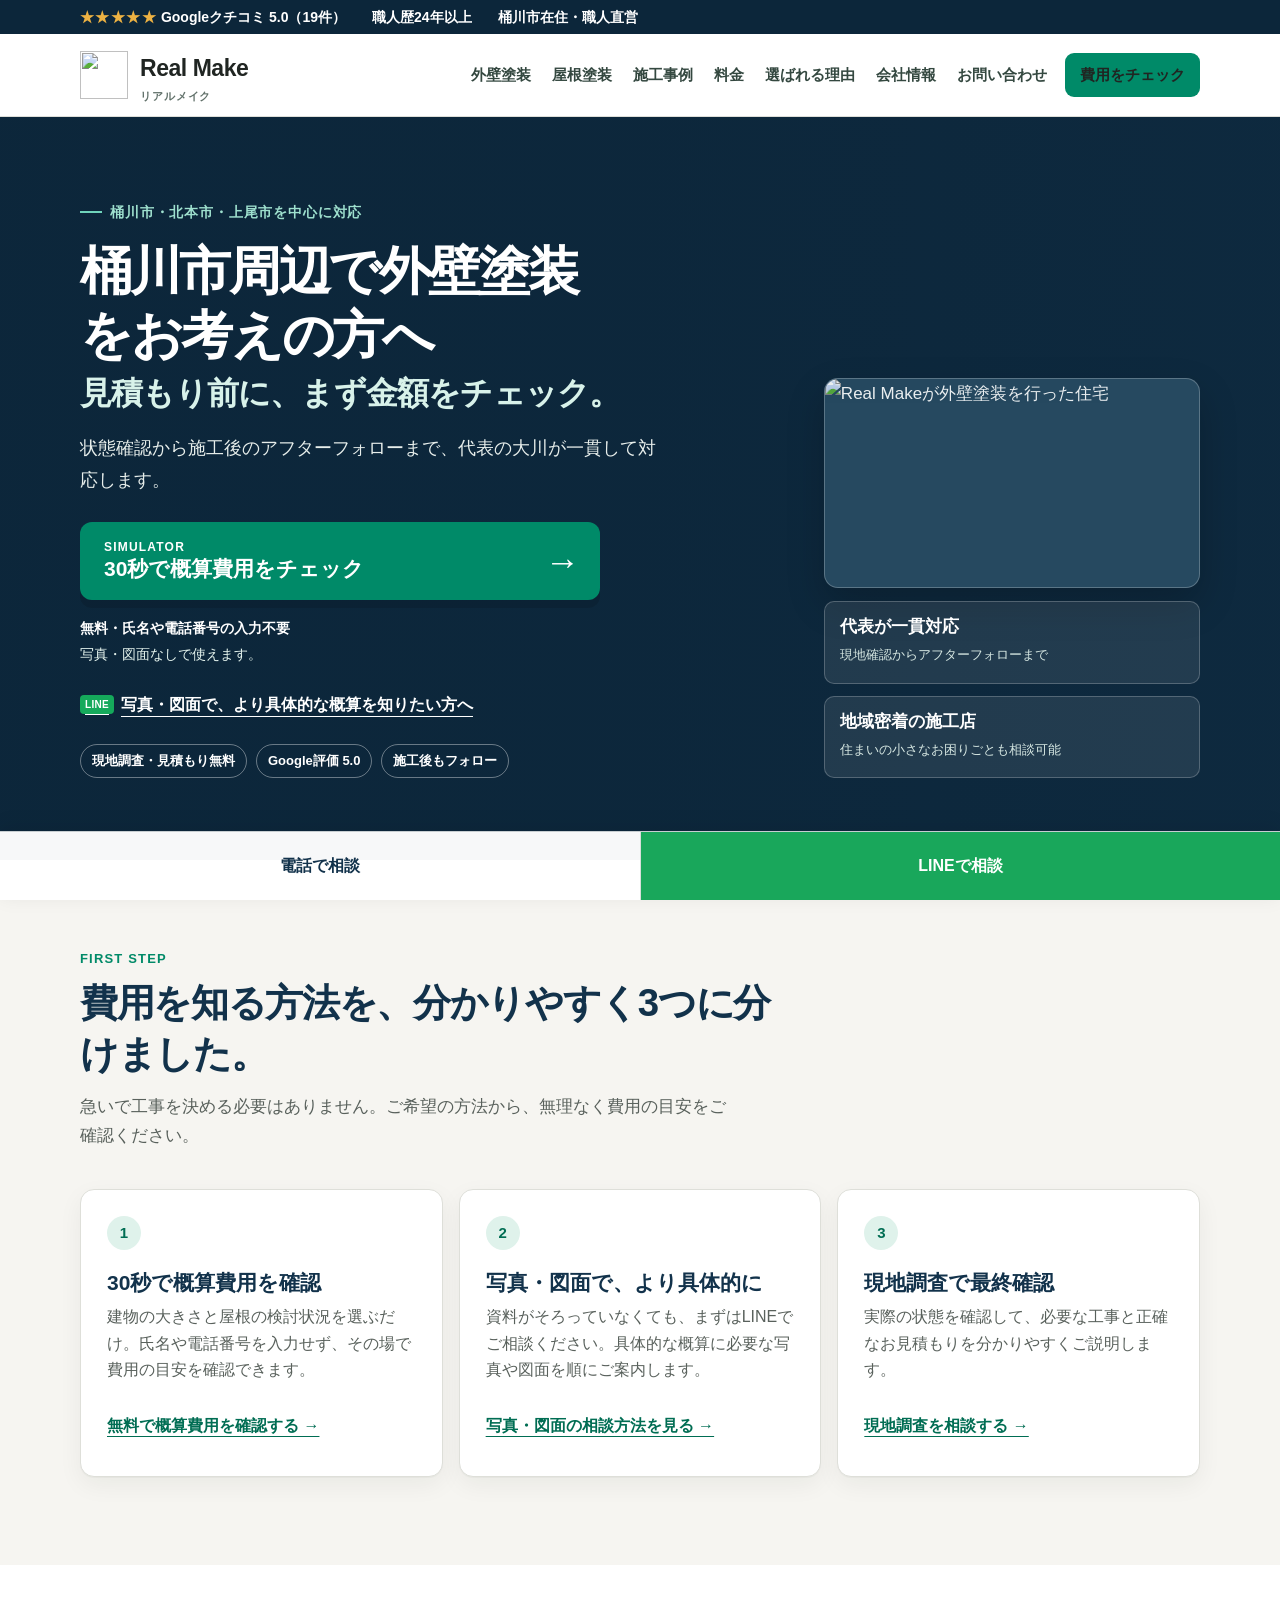
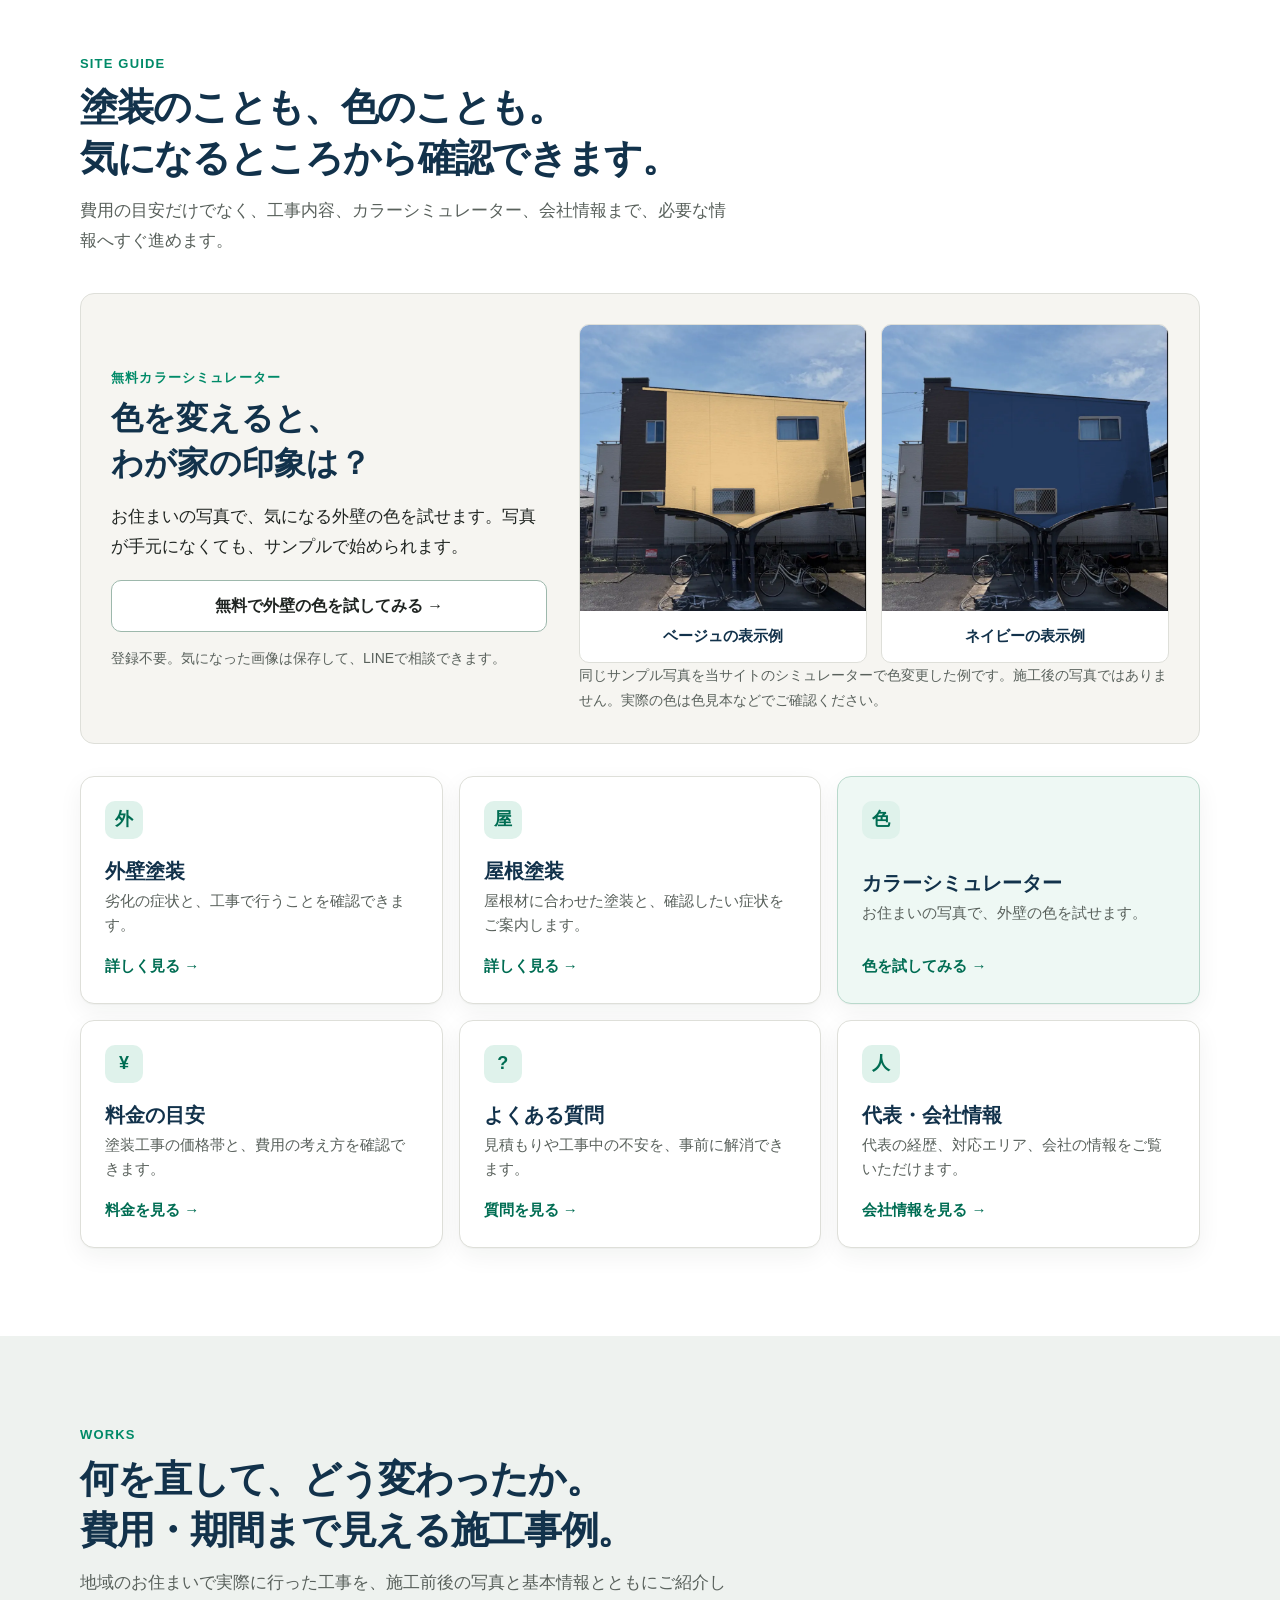
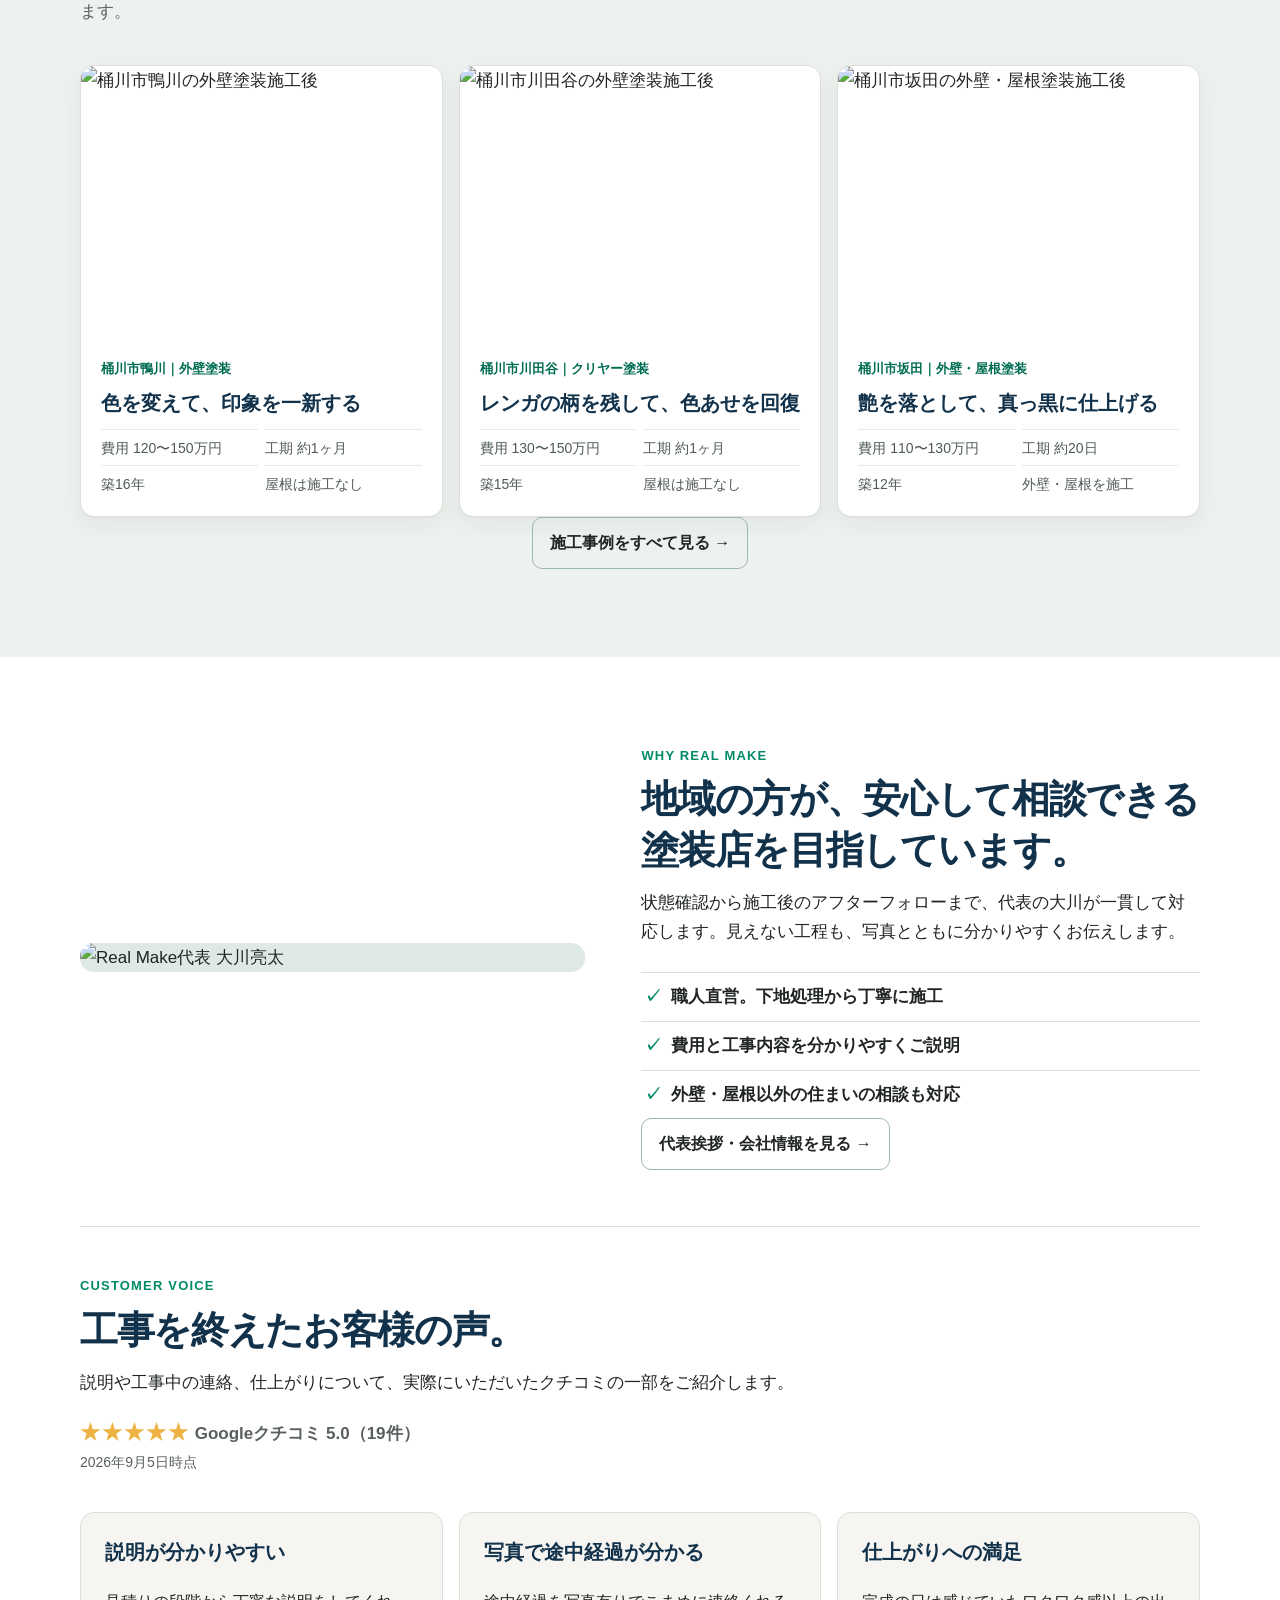
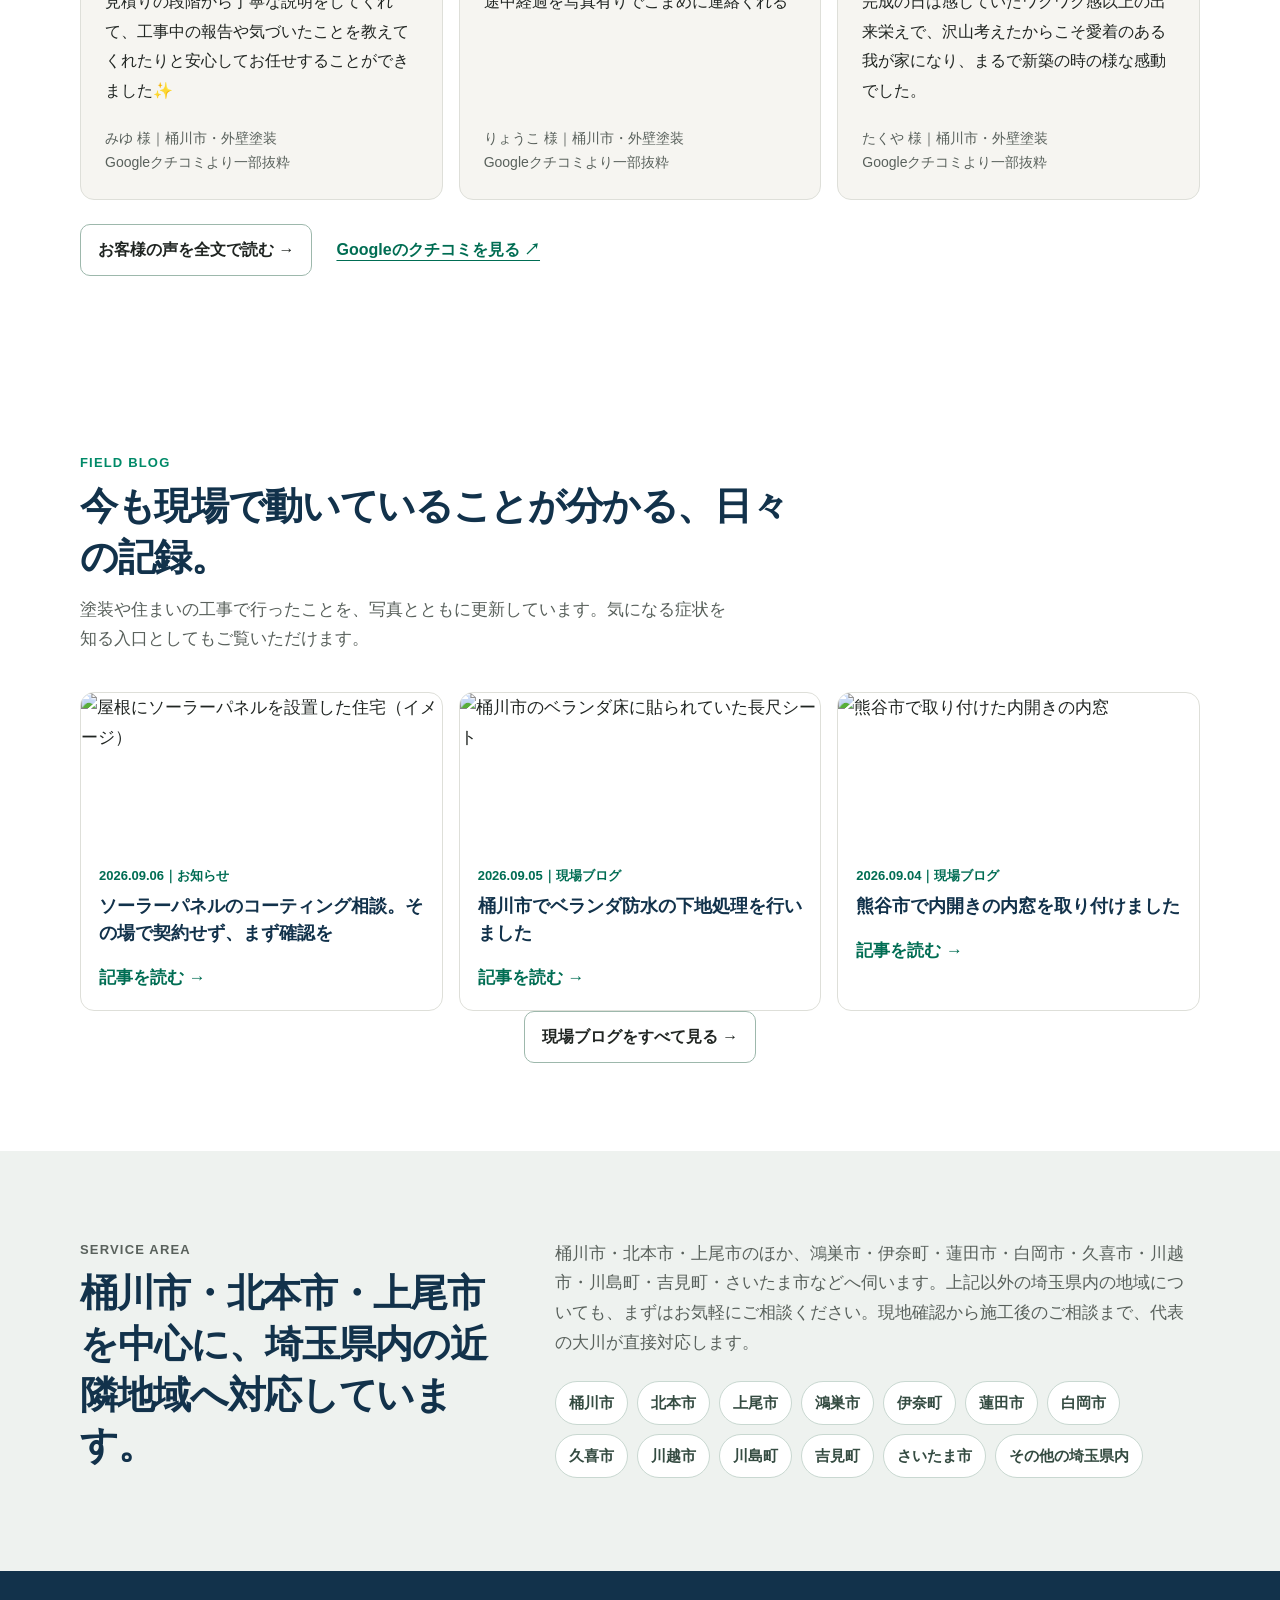
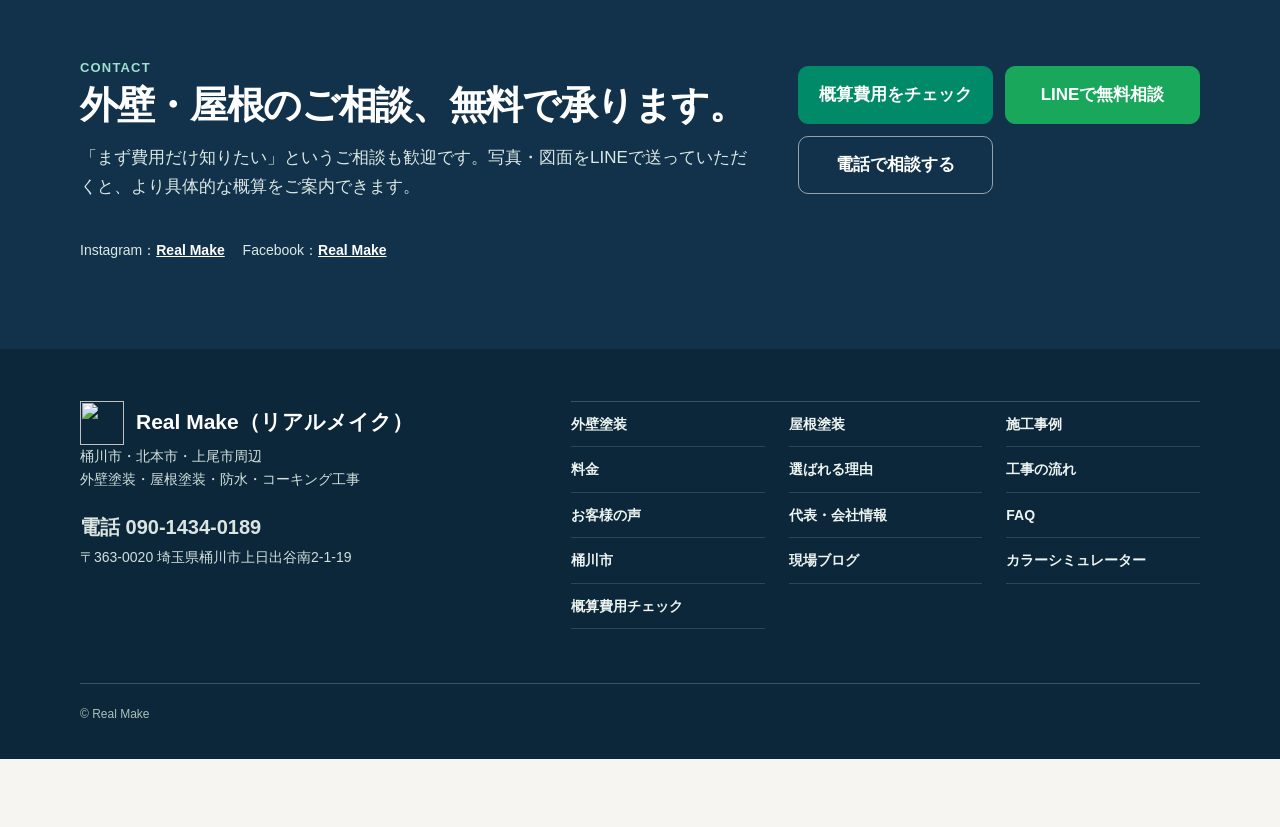
==== index.html @ 57f41f89 "Improve estimate and color consultation journeys" ====
<!doctype html>
<html lang="ja">
<head>
  <meta charset="utf-8">
  <meta name="viewport" content="width=device-width, initial-scale=1">
  <meta name="description" content="Real Make（リアルメイク）は桶川市・北本市・上尾市周辺の外壁塗装・屋根塗装・防水・コーキング工事を行う職人直営の塗装店です。費用の目安は30秒で確認できます。">
  <meta property="og:title" content="Real Make（リアルメイク）｜桶川市周辺の外壁塗装・屋根塗装">
  <meta property="og:description" content="桶川市・北本市・上尾市周辺の外壁塗装・屋根塗装。まずは30秒で概算費用を確認できます。">
  <meta property="og:type" content="website">
  <meta property="og:url" content="https://realmake-okegawa.github.io/realmake6/">
  <meta property="og:image" content="https://realmake-okegawa.github.io/realmake6/assets/optimized/page/assets/web/site/white-house-after.webp">
  <meta name="twitter:card" content="summary_large_image">
  <link rel="canonical" href="https://realmake-okegawa.github.io/realmake6/">
  <title>Real Make（リアルメイク）｜桶川市周辺の外壁塗装・屋根塗装</title>
  <link rel="stylesheet" href="./assets/css/home-notion.css">
  <script async src="https://www.googletagmanager.com/gtag/js?id=G-PCG1M6JXX0"></script>
  <script src="./assets/js/site-analytics.js"></script>
</head>
<body class="rm-home">
  <div class="rm-trustbar">
    <div class="rm-container">
      <span><b class="rm-stars">★★★★★</b> Googleクチコミ 5.0（19件）</span>
      <span>職人歴24年以上</span>
      <span>桶川市在住・職人直営</span>
    </div>
  </div>

  <header class="rm-header">
    <div class="rm-container rm-header-row">
      <a class="rm-brand" href="./" aria-label="Real Make ホーム">
        <img src="./assets/web/site/logo.webp" alt="">
        <span>Real Make<small>リアルメイク</small></span>
      </a>
      <nav class="rm-main-nav" id="rm-main-nav" aria-label="主要メニュー">
        <a href="./services/exterior-painting/">外壁塗装</a>
        <a href="./services/roof-painting/">屋根塗装</a>
        <a href="./works/">施工事例</a>
        <a href="./price/">料金</a>
        <a href="./reason/">選ばれる理由</a>
        <a href="./company/">会社情報</a>
        <a href="./contact/">お問い合わせ</a>
        <a class="rm-nav-fee" href="./painting_simulator.html">概算費用チェック</a>
      </nav>
      <a class="rm-header-cta" href="./painting_simulator.html">費用をチェック</a>
      <button class="rm-menu-button" type="button" aria-expanded="false" aria-controls="rm-main-nav" aria-label="メニューを開く">☰</button>
    </div>
  </header>

  <main>
    <section class="rm-hero" id="estimate">
      <div class="rm-container rm-hero-grid">
        <div>
          <p class="rm-eyebrow">桶川市・北本市・上尾市を中心に対応</p>
          <h1>桶川市周辺で外壁塗装<br>をお考えの方へ<span>見積もり前に、まず金額をチェック。</span></h1>
          <p class="rm-hero-copy">状態確認から施工後のアフターフォローまで、代表の大川が一貫して対応します。</p>
          <a class="rm-primary-cta" href="./painting_simulator.html">
            <span><small>SIMULATOR</small>30秒で概算費用をチェック</span><b aria-hidden="true">→</b>
          </a>
          <p class="rm-cta-note"><strong>無料・氏名や電話番号の入力不要</strong><br>写真・図面なしで使えます。</p>
          <div class="rm-hero-links">
            <a class="rm-line-link" href="./photo-estimate/">写真・図面で、より具体的な概算を知りたい方へ</a>
          </div>
          <div class="rm-reassurance">
            <span>現地調査・見積もり無料</span>
            <span>Google評価 5.0</span>
            <span>施工後もフォロー</span>
          </div>
        </div>
        <div class="rm-hero-proof" aria-label="Real Makeの対応方針">
          <div class="rm-hero-photo"><img src="./assets/optimized/page/assets/web/site/white-house-after.webp" alt="Real Makeが外壁塗装を行った住宅"></div>
          <div class="rm-proof-note">
            <div><strong>代表が一貫対応</strong><span>現地確認からアフターフォローまで</span></div>
            <div><strong>地域密着の施工店</strong><span>住まいの小さなお困りごとも相談可能</span></div>
          </div>
        </div>
      </div>
    </section>

    <section class="rm-section" id="steps">
      <div class="rm-container">
        <div class="rm-section-head">
          <p class="rm-section-kicker">First step</p>
          <h2>費用を知る方法を、分かりやすく3つに分けました。</h2>
          <p>急いで工事を決める必要はありません。ご希望の方法から、無理なく費用の目安をご確認ください。</p>
        </div>
        <div class="rm-steps">
          <article class="rm-step"><div class="rm-step-num">1</div><h3>30秒で概算費用を確認</h3><p>建物の大きさと屋根の検討状況を選ぶだけ。氏名や電話番号を入力せず、その場で費用の目安を確認できます。</p><a class="rm-step-link" href="./painting_simulator.html" data-ga-location="home_steps">無料で概算費用を確認する →</a></article>
          <article class="rm-step"><div class="rm-step-num">2</div><h3>写真・図面で、より具体的に</h3><p>資料がそろっていなくても、まずはLINEでご相談ください。具体的な概算に必要な写真や図面を順にご案内します。</p><a class="rm-step-link" href="./photo-estimate/" data-ga-location="home_steps">写真・図面の相談方法を見る →</a></article>
          <article class="rm-step"><div class="rm-step-num">3</div><h3>現地調査で最終確認</h3><p>実際の状態を確認して、必要な工事と正確なお見積もりを分かりやすくご説明します。</p><a class="rm-step-link" href="./contact/" data-ga-location="home_steps">現地調査を相談する →</a></article>
        </div>
      </div>
    </section>

    <section class="rm-section rm-guide">
      <div class="rm-container">
        <div class="rm-section-head">
          <p class="rm-section-kicker">Site guide</p>
          <h2>塗装のことも、色のことも。<br>気になるところから確認できます。</h2>
          <p>費用の目安だけでなく、工事内容、カラーシミュレーター、会社情報まで、必要な情報へすぐ進めます。</p>
        </div>
        <div class="rm-color-invite" id="color-preview">
          <div class="rm-color-invite-copy">
            <p class="rm-section-kicker">無料カラーシミュレーター</p>
            <h3>色を変えると、<br>わが家の印象は？</h3>
            <p>お住まいの写真で、気になる外壁の色を試せます。写真が手元になくても、サンプルで始められます。</p>
            <a class="rm-outline-button" href="./color-simulator/" data-ga-location="home_color_preview">無料で外壁の色を試してみる →</a>
            <p class="rm-color-invite-note">登録不要。気になった画像は保存して、LINEで相談できます。</p>
          </div>
          <div>
            <div class="rm-color-examples">
              <figure><img src="./assets/web/site/color-example-beige.webp" alt="カラーシミュレーターで外壁をベージュに変更した表示例" width="900" height="900" loading="lazy"><figcaption>ベージュの表示例</figcaption></figure>
              <figure><img src="./assets/web/site/color-example-navy.webp" alt="同じ住宅の外壁をネイビーに変更したカラーシミュレーターの表示例" width="900" height="900" loading="lazy"><figcaption>ネイビーの表示例</figcaption></figure>
            </div>
            <p class="rm-color-caption">同じサンプル写真を当サイトのシミュレーターで色変更した例です。施工後の写真ではありません。実際の色は色見本などでご確認ください。</p>
          </div>
        </div>
        <div class="rm-guide-grid">
          <a class="rm-guide-card" href="./services/exterior-painting/"><span class="rm-guide-icon">外</span><div><h3>外壁塗装</h3><p>劣化の症状と、工事で行うことを確認できます。</p></div><span class="rm-guide-arrow">詳しく見る →</span></a>
          <a class="rm-guide-card" href="./services/roof-painting/"><span class="rm-guide-icon">屋</span><div><h3>屋根塗装</h3><p>屋根材に合わせた塗装と、確認したい症状をご案内します。</p></div><span class="rm-guide-arrow">詳しく見る →</span></a>
          <a class="rm-guide-card rm-featured" href="./color-simulator/"><span class="rm-guide-icon">色</span><div><h3>カラーシミュレーター</h3><p>お住まいの写真で、外壁の色を試せます。</p></div><span class="rm-guide-arrow">色を試してみる →</span></a>
          <a class="rm-guide-card" href="./price/"><span class="rm-guide-icon">¥</span><div><h3>料金の目安</h3><p>塗装工事の価格帯と、費用の考え方を確認できます。</p></div><span class="rm-guide-arrow">料金を見る →</span></a>
          <a class="rm-guide-card" href="./faq/"><span class="rm-guide-icon">?</span><div><h3>よくある質問</h3><p>見積もりや工事中の不安を、事前に解消できます。</p></div><span class="rm-guide-arrow">質問を見る →</span></a>
          <a class="rm-guide-card" href="./company/"><span class="rm-guide-icon">人</span><div><h3>代表・会社情報</h3><p>代表の経歴、対応エリア、会社の情報をご覧いただけます。</p></div><span class="rm-guide-arrow">会社情報を見る →</span></a>
        </div>
      </div>
    </section>

    <section class="rm-section rm-works" id="works">
      <div class="rm-container">
        <div class="rm-section-head">
          <p class="rm-section-kicker">Works</p>
          <h2>何を直して、どう変わったか。<br>費用・期間まで見える施工事例。</h2>
          <p>地域のお住まいで実際に行った工事を、施工前後の写真と基本情報とともにご紹介します。</p>
        </div>
        <div class="rm-works-grid">
          <article class="rm-work-card"><a href="./works/okegawa-kamogawa-bluegray/"><img src="./assets/optimized/page/assets/img/works/okegawa-kamogawa-after-north.webp" alt="桶川市鴨川の外壁塗装施工後"><div class="rm-work-body"><p class="rm-work-meta">桶川市鴨川｜外壁塗装</p><h3>色を変えて、印象を一新する</h3><ul class="rm-work-facts"><li>費用 120〜150万円</li><li>工期 約1ヶ月</li><li>築16年</li><li>屋根は施工なし</li></ul></div></a></article>
          <article class="rm-work-card"><a href="./works/okegawa-kawatagaya-clear/"><img src="./assets/optimized/page/assets/img/works/okegawa-kawatagaya-after-lookup.webp" alt="桶川市川田谷の外壁塗装施工後"><div class="rm-work-body"><p class="rm-work-meta">桶川市川田谷｜クリヤー塗装</p><h3>レンガの柄を残して、色あせを回復</h3><ul class="rm-work-facts"><li>費用 130〜150万円</li><li>工期 約1ヶ月</li><li>築15年</li><li>屋根は施工なし</li></ul></div></a></article>
          <article class="rm-work-card"><a href="./works/okegawa-sakata-black/"><img src="./assets/img/works/sakata-w13-final-1.webp" alt="桶川市坂田の外壁・屋根塗装施工後"><div class="rm-work-body"><p class="rm-work-meta">桶川市坂田｜外壁・屋根塗装</p><h3>艶を落として、真っ黒に仕上げる</h3><ul class="rm-work-facts"><li>費用 110〜130万円</li><li>工期 約20日</li><li>築12年</li><li>外壁・屋根を施工</li></ul></div></a></article>
        </div>
        <p class="rm-center-link"><a class="rm-outline-button" href="./works/">施工事例をすべて見る →</a></p>
      </div>
    </section>

    <section class="rm-section rm-trust-section" id="reason">
      <div class="rm-container rm-trust-layout">
        <div class="rm-owner"><img src="./assets/web/site/owner.webp" alt="Real Make代表 大川亮太"></div>
        <div>
          <p class="rm-section-kicker">Why Real Make</p>
          <h2>地域の方が、安心して相談できる塗装店を目指しています。</h2>
          <p>状態確認から施工後のアフターフォローまで、代表の大川が一貫して対応します。見えない工程も、写真とともに分かりやすくお伝えします。</p>
          <ul class="rm-check-list"><li>職人直営。下地処理から丁寧に施工</li><li>費用と工事内容を分かりやすくご説明</li><li>外壁・屋根以外の住まいの相談も対応</li></ul>
          <a class="rm-outline-button" href="./company/">代表挨拶・会社情報を見る →</a>
        </div>
      </div>
      <div class="rm-container rm-customer-voices">
        <div class="rm-section-head">
          <p class="rm-section-kicker">Customer voice</p>
          <h2>工事を終えたお客様の声。</h2>
          <p>説明や工事中の連絡、仕上がりについて、実際にいただいたクチコミの一部をご紹介します。</p>
          <p class="rm-review-score"><span class="rm-rating" aria-hidden="true">★★★★★</span> Googleクチコミ 5.0（19件）<small>2026年9月5日時点</small></p>
        </div>
        <div class="rm-voice-grid">
          <figure class="rm-voice-card"><h3>説明が分かりやすい</h3><blockquote>見積りの段階から丁寧な説明をしてくれて、工事中の報告や気づいたことを教えてくれたりと安心してお任せすることができました✨</blockquote><figcaption>みゆ 様｜桶川市・外壁塗装<br>Googleクチコミより一部抜粋</figcaption></figure>
          <figure class="rm-voice-card"><h3>写真で途中経過が分かる</h3><blockquote>途中経過を写真有りでこまめに連絡くれる</blockquote><figcaption>りょうこ 様｜桶川市・外壁塗装<br>Googleクチコミより一部抜粋</figcaption></figure>
          <figure class="rm-voice-card"><h3>仕上がりへの満足</h3><blockquote>完成の日は感じていたワクワク感以上の出来栄えで、沢山考えたからこそ愛着のある我が家になり、まるで新築の時の様な感動でした。</blockquote><figcaption>たくや 様｜桶川市・外壁塗装<br>Googleクチコミより一部抜粋</figcaption></figure>
        </div>
        <div class="rm-voice-actions"><a class="rm-outline-button" href="./reviews/" data-ga-location="home_reviews">お客様の声を全文で読む →</a><a class="rm-step-link" href="https://share.google/U1dqcpyOBwvAJcPx8" target="_blank" rel="noopener">Googleのクチコミを見る ↗</a></div>
      </div>
    </section>

    <section class="rm-section rm-blog" id="blog">
      <div class="rm-container">
        <div class="rm-section-head">
          <p class="rm-section-kicker">Field blog</p>
          <h2>今も現場で動いていることが分かる、日々の記録。</h2>
          <p>塗装や住まいの工事で行ったことを、写真とともに更新しています。気になる症状を知る入口としてもご覧いただけます。</p>
        </div>
        <div class="rm-blog-grid">
          <!-- BLOG-POSTS START -->
          <a class="rm-blog-card" href="./blog/2026-09-06-solar-panel-coating-consultation/" data-ga-location="home_blog">
            <img src="./assets/optimized/blog/thumb/blog/2026-09-06-solar-panel-coating-consultation-1.webp" alt="屋根にソーラーパネルを設置した住宅（イメージ）" loading="lazy" decoding="async">
            <div>
              <time datetime="2026-09-06">2026.09.06｜お知らせ</time>
              <h3>ソーラーパネルのコーティング相談。その場で契約せず、まず確認を</h3>
              <span class="rm-blog-more">記事を読む →</span>
            </div>
          </a>
          <a class="rm-blog-card" href="./blog/2026-09-05-okegawa-balcony-waterproofing-prep/" data-ga-location="home_blog">
            <img src="./assets/optimized/blog/thumb/blog/2026-09-05-okegawa-balcony-waterproofing-prep-1.webp" alt="桶川市のベランダ床に貼られていた長尺シート" loading="lazy" decoding="async">
            <div>
              <time datetime="2026-09-05">2026.09.05｜現場ブログ</time>
              <h3>桶川市でベランダ防水の下地処理を行いました</h3>
              <span class="rm-blog-more">記事を読む →</span>
            </div>
          </a>
          <a class="rm-blog-card" href="./blog/2026-09-04-kumagaya-inner-window-opening/" data-ga-location="home_blog">
            <img src="./assets/optimized/blog/thumb/blog/2026-09-04-kumagaya-inner-window-opening-1.webp" alt="熊谷市で取り付けた内開きの内窓" loading="lazy" decoding="async">
            <div>
              <time datetime="2026-09-04">2026.09.04｜現場ブログ</time>
              <h3>熊谷市で内開きの内窓を取り付けました</h3>
              <span class="rm-blog-more">記事を読む →</span>
            </div>
          </a>
          <!-- BLOG-POSTS END -->
        </div>
        <p class="rm-center-link"><a class="rm-outline-button" href="./blog/">現場ブログをすべて見る →</a></p>
      </div>
    </section>

    <section class="rm-section rm-area">
      <div class="rm-container rm-area-inner">
        <div><p class="rm-section-kicker">Service area</p><h2>桶川市・北本市・上尾市を中心に、埼玉県内の近隣地域へ対応しています。</h2></div>
        <div><p>桶川市・北本市・上尾市のほか、鴻巣市・伊奈町・蓮田市・白岡市・久喜市・川越市・川島町・吉見町・さいたま市などへ伺います。上記以外の埼玉県内の地域についても、まずはお気軽にご相談ください。現地確認から施工後のご相談まで、代表の大川が直接対応します。</p><div class="rm-area-list"><span>桶川市</span><span>北本市</span><span>上尾市</span><span>鴻巣市</span><span>伊奈町</span><span>蓮田市</span><span>白岡市</span><span>久喜市</span><span>川越市</span><span>川島町</span><span>吉見町</span><span>さいたま市</span><span>その他の埼玉県内</span></div></div>
      </div>
    </section>

    <section class="rm-contact" id="contact">
      <div class="rm-container rm-contact-inner">
        <div><p class="rm-section-kicker" style="color:#9ee0ce">Contact</p><h2>外壁・屋根のご相談、無料で承ります。</h2><p>「まず費用だけ知りたい」というご相談も歓迎です。写真・図面をLINEで送っていただくと、より具体的な概算をご案内できます。</p></div>
        <div class="rm-contact-actions"><a class="rm-button rm-button-main" href="./painting_simulator.html">概算費用をチェック</a><a class="rm-button rm-button-line" href="https://lin.ee/sEbKJ6O" target="_blank" rel="noopener">LINEで無料相談</a><a class="rm-button" href="tel:09014340189">電話で相談する</a></div>
        <p class="rm-contact-social">Instagram：<a href="https://www.instagram.com/real_make?igsh=MXV6NnlhaG04YjhzaQ%3D%3D&amp;utm_source=qr" target="_blank" rel="noopener">Real Make</a> Facebook：<a href="https://www.facebook.com/share/1CdfZkJEoK/?mibextid=wwXIfr" target="_blank" rel="noopener">Real Make</a></p>
      </div>
    </section>
  </main>

  <footer class="rm-footer">
    <div class="rm-container rm-footer-inner">
      <div>
        <div class="rm-footer-brand"><img src="./assets/web/site/logo.webp" alt=""><span>Real Make（リアルメイク）</span></div>
        <p class="rm-footer-about">桶川市・北本市・上尾市周辺<br>外壁塗装・屋根塗装・防水・コーキング工事</p>
        <a class="rm-footer-phone" href="tel:09014340189">電話 090-1434-0189</a>
        <p class="rm-footer-address">〒363-0020 埼玉県桶川市上日出谷南2-1-19</p>
      </div>
      <nav class="rm-footer-nav" aria-label="フッターメニュー">
        <a href="./services/exterior-painting/">外壁塗装</a><a href="./services/roof-painting/">屋根塗装</a><a href="./works/">施工事例</a>
        <a href="./price/">料金</a><a href="./reason/">選ばれる理由</a><a href="./flow/">工事の流れ</a>
        <a href="./reviews/">お客様の声</a><a href="./company/">代表・会社情報</a><a href="./faq/">FAQ</a>
        <a href="./area/okegawa/">桶川市</a><a href="./blog/">現場ブログ</a><a href="./color-simulator/">カラーシミュレーター</a>
        <a href="./painting_simulator.html">概算費用チェック</a>
      </nav>
      <p class="rm-footer-copy">© Real Make</p>
    </div>
  </footer>

  <nav class="rm-fixed-bar" aria-label="ご相談方法"><a href="tel:09014340189">電話で相談</a><a class="rm-fixed-line" href="https://lin.ee/sEbKJ6O" target="_blank" rel="noopener">LINEで相談</a></nav>
  <script>
    (() => {
      const header = document.querySelector('.rm-header');
      const button = document.querySelector('.rm-menu-button');
      const nav = document.querySelector('.rm-main-nav');
      if (!header || !button || !nav) return;
      const setOpen = (open) => {
        header.classList.toggle('is-open', open);
        button.setAttribute('aria-expanded', String(open));
        button.setAttribute('aria-label', open ? 'メニューを閉じる' : 'メニューを開く');
        button.textContent = open ? '×' : '☰';
      };
      button.addEventListener('click', () => setOpen(!header.classList.contains('is-open')));
      nav.addEventListener('click', (event) => { if (event.target.closest('a')) setOpen(false); });
      document.addEventListener('keydown', (event) => { if (event.key === 'Escape') setOpen(false); });
    })();
  </script>
</body>
</html>
---- assets/css/home-notion.css ----
:root {
  --rm-navy: #12324b;
  --rm-navy-deep: #0c263a;
  --rm-green: #008a68;
  --rm-green-dark: #006d53;
  --rm-paper: #f6f5f1;
  --rm-surface: #ffffff;
  --rm-ink: #202522;
  --rm-muted: #59615c;
  --rm-line: #dedfd9;
  --rm-gold: #edb243;
  --rm-radius: 14px;
  --rm-shadow: 0 1px 1px rgba(21, 33, 26, .03), 0 8px 24px rgba(21, 33, 26, .055);
}

* { box-sizing: border-box; }
html { scroll-behavior: smooth; }
body.rm-home {
  margin: 0;
  padding-bottom: 68px;
  color: var(--rm-ink);
  background: var(--rm-paper);
  font-family: -apple-system, BlinkMacSystemFont, "Hiragino Kaku Gothic ProN", "Yu Gothic", Meiryo, sans-serif;
  font-size: 17px;
  line-height: 1.75;
}
.rm-home a { color: inherit; }
.rm-home img { display: block; max-width: 100%; }
.rm-container { width: min(1120px, calc(100% - 48px)); margin: 0 auto; }
.rm-home h1, .rm-home h2, .rm-home h3, .rm-home p { margin-top: 0; }

.rm-trustbar { background: var(--rm-navy-deep); color: #fff; font-size: 14px; font-weight: 700; }
.rm-trustbar .rm-container { display: flex; align-items: center; gap: 26px; min-height: 34px; overflow: hidden; white-space: nowrap; }
.rm-stars { color: var(--rm-gold); letter-spacing: .1em; }

.rm-header { position: relative; z-index: 20; background: rgba(255, 255, 255, .97); border-bottom: 1px solid var(--rm-line); }
.rm-header-row { display: flex; align-items: center; justify-content: space-between; gap: 18px; min-height: 82px; }
.rm-brand { display: inline-flex; flex: 0 0 auto; align-items: center; gap: 12px; color: var(--rm-navy); font-size: 23px; font-weight: 800; letter-spacing: -.02em; text-decoration: none; }
.rm-brand img { width: 48px; height: 48px; }
.rm-brand small { display: block; margin-top: 3px; color: #607069; font-size: 11px; font-weight: 700; letter-spacing: .08em; line-height: 1; }
.rm-main-nav { display: flex; align-items: center; gap: 21px; margin-left: auto; font-size: 15px; font-weight: 700; }
.rm-main-nav a { color: #344840; text-decoration: none; }
.rm-main-nav a:hover, .rm-main-nav a:focus-visible { color: var(--rm-green-dark); text-decoration: underline; text-underline-offset: 5px; }
.rm-nav-fee { display: none; }
.rm-header-cta { display: inline-flex; align-items: center; justify-content: center; min-height: 44px; padding: 9px 15px; border-radius: 9px; background: var(--rm-green); color: #fff; font-size: 15px; font-weight: 800; text-decoration: none; }
.rm-menu-button { display: none; width: 48px; height: 48px; padding: 0; border: 1px solid #d4d9d6; border-radius: 10px; background: #fff; color: var(--rm-navy); cursor: pointer; font-size: 25px; line-height: 1; }

.rm-hero { position: relative; isolation: isolate; overflow: hidden; padding: 76px 0 82px; background: var(--rm-navy); color: #fff; }
.rm-hero::before { position: absolute; z-index: -2; inset: 0; background: url("../optimized/page/assets/web/site/white-house-after.webp") center / cover no-repeat; content: ""; }
.rm-hero::after { position: absolute; z-index: -1; inset: 0; background: linear-gradient(90deg, rgba(12, 38, 58, .97) 0%, rgba(12, 38, 58, .91) 51%, rgba(12, 38, 58, .73) 100%); content: ""; }
.rm-hero-grid { display: grid; grid-template-columns: minmax(0, 1fr) minmax(280px, .55fr); align-items: end; gap: 60px; }
.rm-eyebrow { display: inline-flex; align-items: center; gap: 8px; margin: 0 0 15px; color: #9ee0ce; font-size: 14px; font-weight: 800; letter-spacing: .06em; }
.rm-eyebrow::before { width: 22px; height: 2px; background: #6fd4bb; content: ""; }
.rm-hero h1 { max-width: 650px; margin-bottom: 20px; font-size: clamp(34px, 4.1vw, 54px); line-height: 1.22; letter-spacing: -.045em; }
.rm-hero h1 span { display: block; margin-top: 7px; color: #d8f2ea; font-size: .61em; letter-spacing: -.025em; }
.rm-hero-copy { max-width: 580px; margin-bottom: 26px; color: #e7eeeb; font-size: 18px; }
.rm-primary-cta { display: flex; align-items: center; justify-content: space-between; max-width: 520px; min-height: 78px; padding: 14px 20px 14px 24px; border-radius: 12px; background: var(--rm-green); box-shadow: 0 8px 0 rgba(0, 0, 0, .12); color: #fff; font-size: 21px; font-weight: 800; line-height: 1.35; text-decoration: none; }
.rm-primary-cta small { display: block; font-size: 12px; letter-spacing: .1em; }
.rm-primary-cta b { font-size: 35px; font-weight: 400; }
.rm-hero .rm-cta-note { margin:16px 0 0; color:#e5f4ee; font-size:14px; line-height:1.8; }
.rm-cta-note strong { color:#fff; }
.rm-hero-links { display: flex; flex-wrap: wrap; gap: 14px 22px; margin-top: 24px; }
.rm-line-link { display: inline-flex; align-items: center; gap: 7px; color: #d8f2ea; font-size: 16px; font-weight: 800; text-decoration-thickness: 1px; text-underline-offset: 6px; }
.rm-line-link::before { padding: 1px 5px; border-radius: 4px; background: #15a95b; color: #fff; content: "LINE"; font-size: 10px; letter-spacing: .03em; }
.rm-reassurance { display: flex; flex-wrap: wrap; gap: 9px; margin-top: 25px; }
.rm-reassurance span { padding: 5px 11px; border: 1px solid rgba(255, 255, 255, .38); border-radius: 999px; color: #fff; font-size: 13px; font-weight: 700; }
.rm-hero-proof { display: grid; gap: 13px; }
.rm-hero-photo { overflow: hidden; border: 1px solid rgba(255, 255, 255, .24); border-radius: var(--rm-radius); background: #264960; box-shadow: 0 16px 38px rgba(0, 0, 0, .2); }
.rm-hero-photo img { width: 100%; height: 208px; object-fit: cover; opacity: .9; }
.rm-proof-note { display: grid; gap: 12px; }
.rm-proof-note div { padding: 14px 15px; border: 1px solid rgba(255, 255, 255, .22); border-radius: 10px; background: rgba(255, 255, 255, .09); }
.rm-proof-note strong { display: block; font-size: 17px; line-height: 1.35; }
.rm-proof-note span { color: #d7e8e3; font-size: 13px; }

.rm-section { padding: 88px 0; }
.rm-section-head { max-width: 720px; margin-bottom: 38px; }
.rm-section-kicker { margin-bottom: 7px; color: var(--rm-green); font-size: 13px; font-weight: 800; letter-spacing: .09em; text-transform: uppercase; }
.rm-home h2 { margin-bottom: 12px; color: var(--rm-navy); font-size: clamp(28px, 3vw, 40px); line-height: 1.32; letter-spacing: -.035em; }
.rm-section-head p:last-child { max-width: 650px; margin-bottom: 0; color: var(--rm-muted); }
.rm-steps, .rm-guide-grid, .rm-works-grid, .rm-blog-grid { display: grid; grid-template-columns: repeat(3, 1fr); gap: 16px; }
.rm-step { min-height: 238px; padding: 26px; border: 1px solid var(--rm-line); border-radius: var(--rm-radius); background: var(--rm-surface); box-shadow: var(--rm-shadow); }
.rm-step-num { display: grid; place-items: center; width: 34px; height: 34px; margin-bottom: 18px; border-radius: 50%; background: #dff2eb; color: var(--rm-green-dark); font-size: 15px; font-weight: 800; }
.rm-home h3 { color: var(--rm-navy); }
.rm-step h3 { margin-bottom: 7px; font-size: 21px; line-height: 1.4; }
.rm-step p { margin-bottom: 0; color: var(--rm-muted); font-size: 16px; line-height: 1.65; }
.rm-step { display: flex; flex-direction: column; }
.rm-step p { flex: 1; }
.rm-home .rm-step-link { display: inline-flex; align-items: center; min-height: 48px; margin-top: 18px; color: var(--rm-green-dark); font-size: 16px; font-weight: 800; text-underline-offset: 5px; }
.rm-home a:focus-visible { outline: 3px solid var(--rm-green-dark); outline-offset: 4px; }
.rm-hero a:focus-visible, .rm-contact a:focus-visible, .rm-footer a:focus-visible { outline-color: #fff; }

.rm-guide { background: #fff; }
.rm-color-invite { display:grid; grid-template-columns:minmax(0,.85fr) minmax(0,1.15fr); gap:32px; align-items:center; margin-bottom:32px; padding:30px; border:1px solid var(--rm-line); border-radius:var(--rm-radius); background:var(--rm-paper); scroll-margin-top:110px; }
.rm-color-invite h3 { margin:0 0 16px; font-size:clamp(26px,2.5vw,34px); line-height:1.4; }
.rm-color-invite-copy > p { line-height:1.8; }
.rm-color-invite .rm-outline-button { width:100%; background:#fff; }
.rm-color-invite .rm-color-invite-note { margin:14px 0 0; color:var(--rm-muted); font-size:14px; }
.rm-color-examples { display:grid; grid-template-columns:repeat(2,minmax(0,1fr)); gap:14px; }
.rm-color-examples figure { margin:0; overflow:hidden; border:1px solid var(--rm-line); border-radius:10px; background:#fff; }
.rm-color-examples img { display:block; width:100%; height:auto; aspect-ratio:1; object-fit:cover; }
.rm-color-examples figcaption { padding:12px 8px; color:var(--rm-navy); font-size:15px; font-weight:800; text-align:center; }
.rm-color-caption { margin:14px 0 0; color:var(--rm-muted); font-size:14px; line-height:1.8; }
@media (max-width:820px) { .rm-color-invite { grid-template-columns:1fr; gap:24px; padding:22px 18px; }.rm-color-examples { gap:10px; }.rm-color-examples figcaption { padding:10px 5px; font-size:13px; } }
.rm-guide-card { display: flex; min-height: 180px; flex-direction: column; justify-content: space-between; padding: 24px; border: 1px solid var(--rm-line); border-radius: var(--rm-radius); background: var(--rm-surface); box-shadow: var(--rm-shadow); text-decoration: none; }
.rm-guide-card:hover, .rm-guide-card:focus-visible { border-color: #9db8ac; transform: translateY(-2px); }
.rm-guide-icon { display: grid; place-items: center; width: 38px; height: 38px; border-radius: 10px; background: #dff2eb; color: var(--rm-green-dark); font-size: 18px; font-weight: 900; }
.rm-guide-card h3 { margin: 18px 0 4px; font-size: 20px; line-height: 1.4; }
.rm-guide-card p { margin: 0; color: var(--rm-muted); font-size: 15px; line-height: 1.6; }
.rm-guide-arrow { margin-top: 16px; color: var(--rm-green-dark); font-size: 15px; font-weight: 800; }
.rm-guide-card.rm-featured { border-color: #b9d9cc; background: #eef8f4; }

.rm-works, .rm-area { background: #eef2ef; }
.rm-work-card { overflow: hidden; border: 1px solid var(--rm-line); border-radius: var(--rm-radius); background: #fff; box-shadow: var(--rm-shadow); }
.rm-work-card > a { text-decoration: none; }
.rm-work-card img { width: 100%; aspect-ratio: 1.32; object-fit: cover; }
.rm-work-body { padding: 19px 20px 21px; }
.rm-work-meta { margin-bottom: 8px; color: var(--rm-green-dark); font-size: 13px; font-weight: 800; }
.rm-work-card h3 { margin-bottom: 11px; font-size: 20px; line-height: 1.45; }
.rm-work-facts { display: grid; grid-template-columns: 1fr 1fr; gap: 7px; margin: 0; padding: 0; color: #4f5b55; font-size: 14px; line-height: 1.45; list-style: none; }
.rm-work-facts li { padding-top: 8px; border-top: 1px solid #e9eae6; }
.rm-center-link { margin: 28px 0 0; text-align: center; }
.rm-outline-button { display: inline-flex; align-items: center; justify-content: center; min-height: 50px; padding: 11px 17px; border: 1px solid #9db8ac; border-radius: 10px; color: var(--rm-navy); font-size: 16px; font-weight: 800; text-decoration: none; }

.rm-trust-section { background: #fff; }
.rm-trust-layout { display: grid; grid-template-columns: .95fr 1.05fr; gap: 56px; align-items: center; }
.rm-owner { overflow: hidden; border-radius: var(--rm-radius); background: #dfe9e4; }
.rm-owner img { width: 100%; height: auto; object-fit: contain; }
.rm-quote-card { padding: 30px; border: 1px solid var(--rm-line); border-radius: var(--rm-radius); background: var(--rm-paper); }
.rm-rating { color: var(--rm-gold); font-size: 20px; letter-spacing: .1em; }
.rm-quote-card strong { display: block; margin: 5px 0 12px; color: var(--rm-navy); font-size: 22px; line-height: 1.4; }
.rm-quote-card p { margin-bottom: 0; }
.rm-check-list { margin: 25px 0 0; padding: 0; list-style: none; }
.rm-check-list li { position: relative; padding: 9px 0 9px 30px; border-top: 1px solid var(--rm-line); font-weight: 700; }
.rm-check-list li::before { position: absolute; left: 3px; color: var(--rm-green); content: "✓"; font-weight: 900; }

.rm-blog { background: #fff; }
.rm-blog-card { overflow: hidden; border: 1px solid var(--rm-line); border-radius: var(--rm-radius); background: var(--rm-surface); text-decoration: none; }
.rm-blog-card img { width: 100%; height: 155px; object-fit: cover; }
.rm-blog-card div { padding: 17px 18px; }
.rm-blog-card time { display: block; margin-bottom: 5px; color: var(--rm-green-dark); font-size: 13px; font-weight: 800; }
.rm-blog-card h3 { margin: 0; font-size: 18px; line-height: 1.5; }
.rm-blog-card { display: flex; flex-direction: column; min-width: 0; }
.rm-blog-card:hover, .rm-blog-card:focus-visible { border-color: var(--rm-green-dark); box-shadow: var(--rm-shadow); }
.rm-blog-card .rm-blog-more { display: block; margin-top: 16px; color: var(--rm-green-dark); font-weight: 800; }
.rm-customer-voices { margin-top: 56px; padding-top: 48px; border-top: 1px solid var(--rm-line); }
.rm-voice-grid { display: grid; grid-template-columns: repeat(3, minmax(0, 1fr)); gap: 16px; }
.rm-voice-card { display: flex; flex-direction: column; margin: 0; padding: 24px; border: 1px solid var(--rm-line); border-radius: var(--rm-radius); background: var(--rm-paper); }
.rm-voice-card h3 { font-size: 20px; line-height: 1.5; }
.rm-voice-card blockquote { flex: 1; margin: 0 0 20px; font-size: 16px; line-height: 1.85; }
.rm-voice-card figcaption { color: var(--rm-muted); font-size: 14px; }
.rm-review-score { margin-top: 18px; color: var(--rm-navy); font-weight: 800; }
.rm-review-score small { display: block; color: var(--rm-muted); font-size: 14px; font-weight: 400; }
.rm-voice-actions { display: flex; flex-wrap: wrap; align-items: center; gap: 16px 24px; margin-top: 24px; }
.rm-voice-actions .rm-step-link { margin-top: 0; }
.rm-area-inner { display: grid; grid-template-columns: .8fr 1.2fr; gap: 45px; align-items: start; }
.rm-area-inner p { color: var(--rm-muted); }
.rm-area-list { display: flex; flex-wrap: wrap; gap: 9px; padding-top: 6px; }
.rm-area-list span { padding: 8px 13px; border: 1px solid #c9d8d1; border-radius: 999px; background: #fff; color: #344b41; font-size: 15px; font-weight: 700; }

.rm-contact { padding: 86px 0; background: var(--rm-navy); color: #fff; }
.rm-contact-inner { display: grid; grid-template-columns: 1fr auto; align-items: center; gap: 36px; }
.rm-contact h2 { color: #fff; }
.rm-contact p { margin-bottom: 0; color: #dce8e4; }
.rm-contact-actions { display: grid; grid-template-columns: repeat(2, minmax(170px, 1fr)); gap: 12px; }
.rm-button { display: grid; place-items: center; min-height: 58px; padding: 12px 20px; border: 1px solid rgba(255, 255, 255, .55); border-radius: 10px; color: #fff; font-weight: 800; text-align: center; text-decoration: none; }
.rm-button-main { border-color: var(--rm-green); background: var(--rm-green); }
.rm-button-line { border-color: #19a75b; background: #19a75b; }
.rm-contact-social { grid-column: 1 / -1; margin: 6px 0 0; color: #dce8e4; font-size: 14px; }
.rm-contact-social a { margin-right: 14px; color: #fff; font-weight: 700; }

.rm-footer { padding: 52px 0 34px; background: var(--rm-navy-deep); color: #dae5e1; font-size: 14px; }
.rm-footer-inner { display: grid; grid-template-columns: minmax(260px, .82fr) minmax(0, 1.18fr); gap: 54px; }
.rm-footer-brand { display: flex; align-items: center; gap: 12px; color: #fff; font-size: 21px; font-weight: 800; }
.rm-footer-brand img { width: 44px; height: 44px; }
.rm-footer-about { margin: 13px 0 0; color: #d2e1dc; line-height: 1.7; }
.rm-footer-phone { display: inline-block; margin-top: 18px; color: #fff; font-size: 20px; font-weight: 800; text-decoration: none; }
.rm-footer-address { margin: 8px 0 0; color: #d2e1dc; }
.rm-footer-nav { display: grid; grid-template-columns: repeat(3, 1fr); gap: 0 24px; border-top: 1px solid rgba(255, 255, 255, .2); }
.rm-footer-nav a { padding: 10px 0; border-bottom: 1px solid rgba(255, 255, 255, .14); color: #edf5f1; font-weight: 700; text-decoration: none; }
.rm-footer-nav a:hover, .rm-footer-nav a:focus-visible { text-decoration: underline; text-underline-offset: 4px; }
.rm-footer-copy { grid-column: 1 / -1; margin: -13px 0 0; padding-top: 20px; border-top: 1px solid rgba(255, 255, 255, .2); color: #aac0b8; font-size: 12px; }

.rm-fixed-bar { position: fixed; z-index: 30; right: 0; bottom: 0; left: 0; display: grid; grid-template-columns: repeat(2, 1fr); border-top: 1px solid rgba(9, 36, 54, .2); background: rgba(255, 255, 255, .97); box-shadow: 0 -4px 20px rgba(0, 0, 0, .08); }
.rm-fixed-bar a { display: grid; place-items: center; min-height: 68px; color: var(--rm-navy); font-size: 16px; font-weight: 800; text-align: center; text-decoration: none; }
.rm-fixed-bar a + a { border-left: 1px solid #d7dfda; }
.rm-fixed-line { color: #fff !important; background: #19a75b; }

@media (max-width: 980px) {
  .rm-header-row { min-height: 72px; }
  .rm-main-nav { position: absolute; top: 100%; right: 0; left: 0; display: none; padding: 12px max(24px, calc((100% - 1120px) / 2)); border-bottom: 1px solid var(--rm-line); background: #fff; box-shadow: 0 10px 20px rgba(12, 38, 58, .12); }
  .rm-header.is-open .rm-main-nav { display: grid; grid-template-columns: repeat(2, minmax(0, 1fr)); gap: 0; }
  .rm-main-nav a { min-height: 48px; padding: 12px 8px; border-bottom: 1px solid #e5e8e6; }
  .rm-main-nav .rm-nav-fee { display: block; }
  .rm-header-cta { display: none; }
  .rm-menu-button { display: inline-grid; place-items: center; }
}

@media (max-width: 820px) {
  body.rm-home { padding-bottom: 62px; font-size: 16px; }
  .rm-container { width: min(100% - 32px, 680px); }
  .rm-trustbar .rm-container { gap: 16px; font-size: 12px; }
  .rm-trustbar .rm-container span:last-child { display: none; }
  .rm-brand { gap: 9px; font-size: 20px; }
  .rm-brand img { width: 42px; height: 42px; }
  .rm-hero { padding: 52px 0 58px; }
  .rm-hero::after { background: linear-gradient(180deg, rgba(12, 38, 58, .94), rgba(12, 38, 58, .81)); }
  .rm-hero-grid, .rm-trust-layout, .rm-contact-inner, .rm-area-inner { grid-template-columns: 1fr; gap: 32px; }
  .rm-hero-proof { display: none; }
  .rm-hero h1 { font-size: 32px; }
  .rm-hero-copy { font-size: 16px; }
  .rm-primary-cta { min-height: 70px; font-size: 19px; }
  .rm-section { padding: 60px 0; }
  .rm-steps, .rm-guide-grid, .rm-works-grid, .rm-blog-grid { grid-template-columns: 1fr; }
  .rm-voice-grid { grid-template-columns: 1fr; }
  .rm-voice-card { padding: 22px; }
  .rm-step { min-height: auto; padding: 23px; }
  .rm-contact-actions { grid-template-columns: 1fr; }
  .rm-fixed-bar a { min-height: 62px; padding: 6px 8px; font-size: 15px; line-height: 1.35; }
  .rm-footer-inner { grid-template-columns: 1fr; gap: 30px; }
  .rm-footer-nav { grid-template-columns: repeat(2, 1fr); gap: 0 18px; }
  .rm-footer-copy { grid-column: auto; margin: -6px 0 0; }
}

@media (max-width: 390px) {
  .rm-hero h1 { font-size: 30px; }
  .rm-reassurance { gap: 7px; }
  .rm-reassurance span { padding: 5px 9px; font-size: 12px; }
}
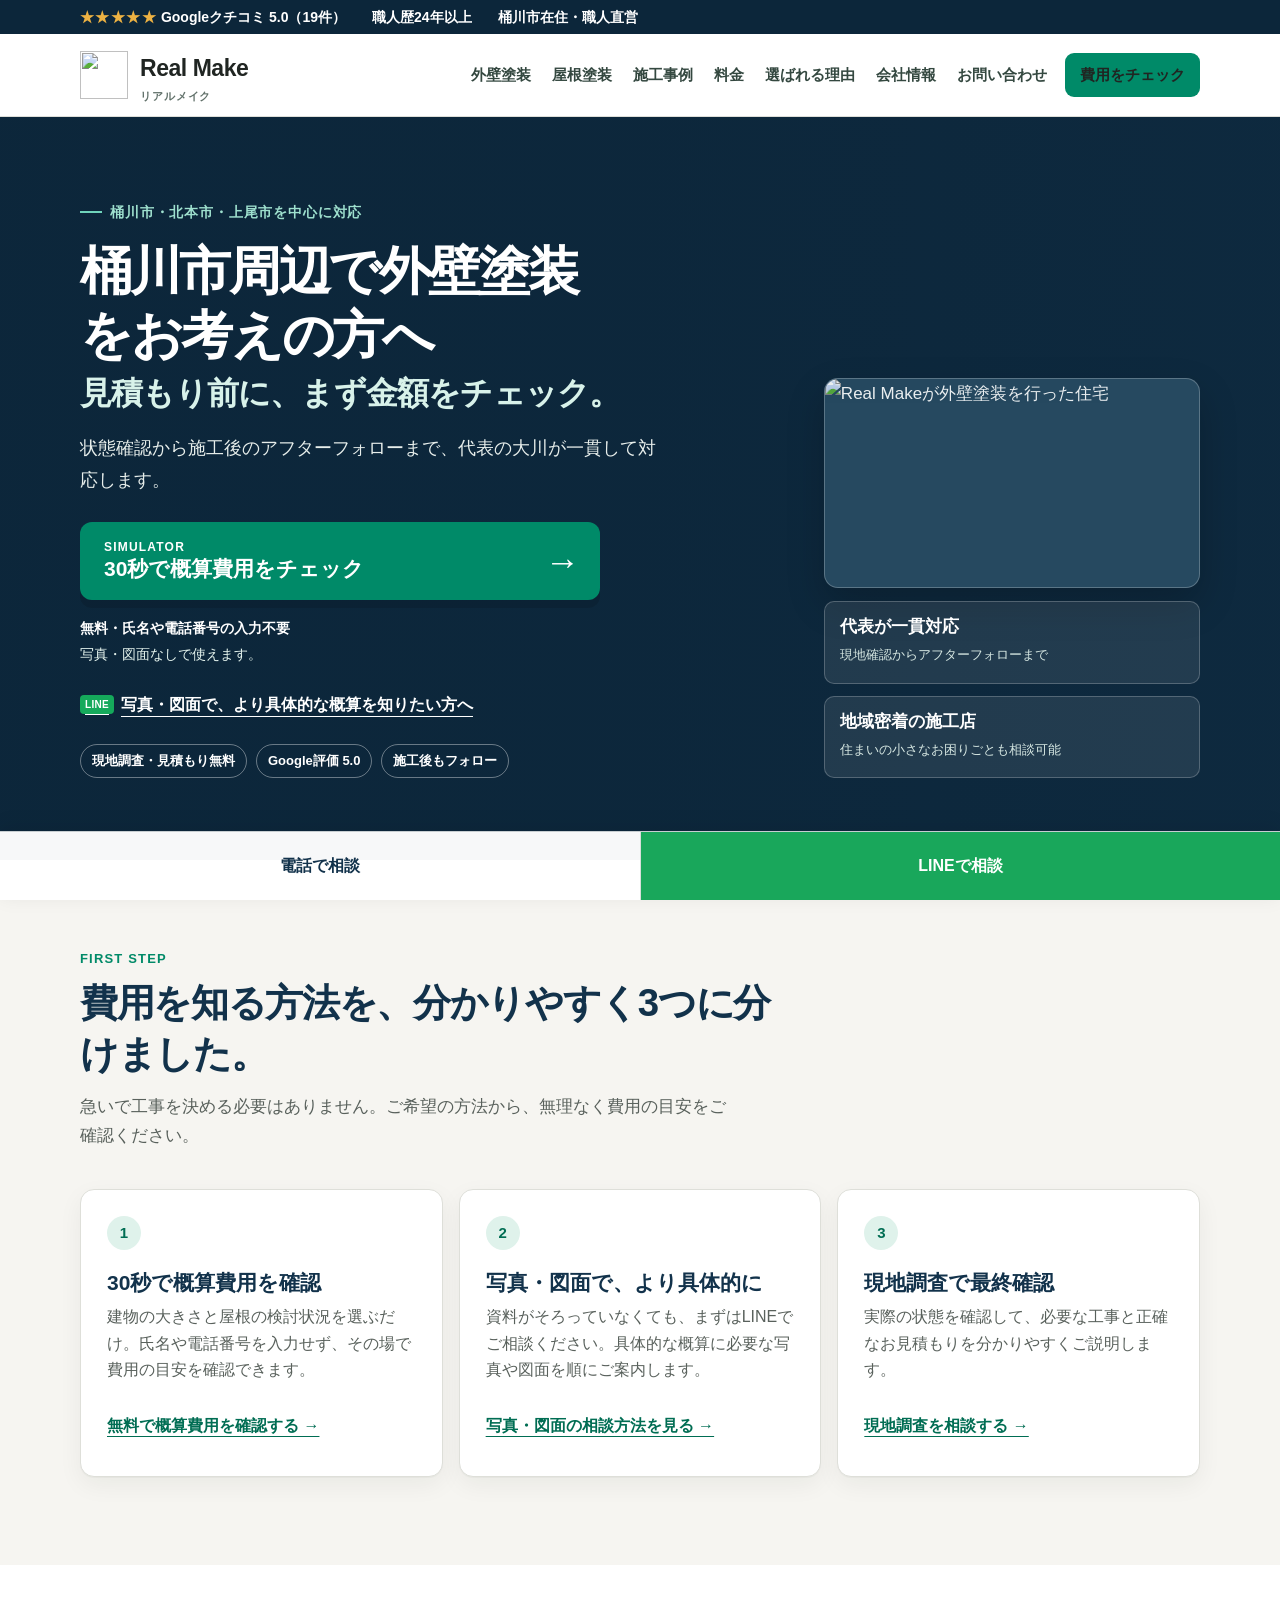
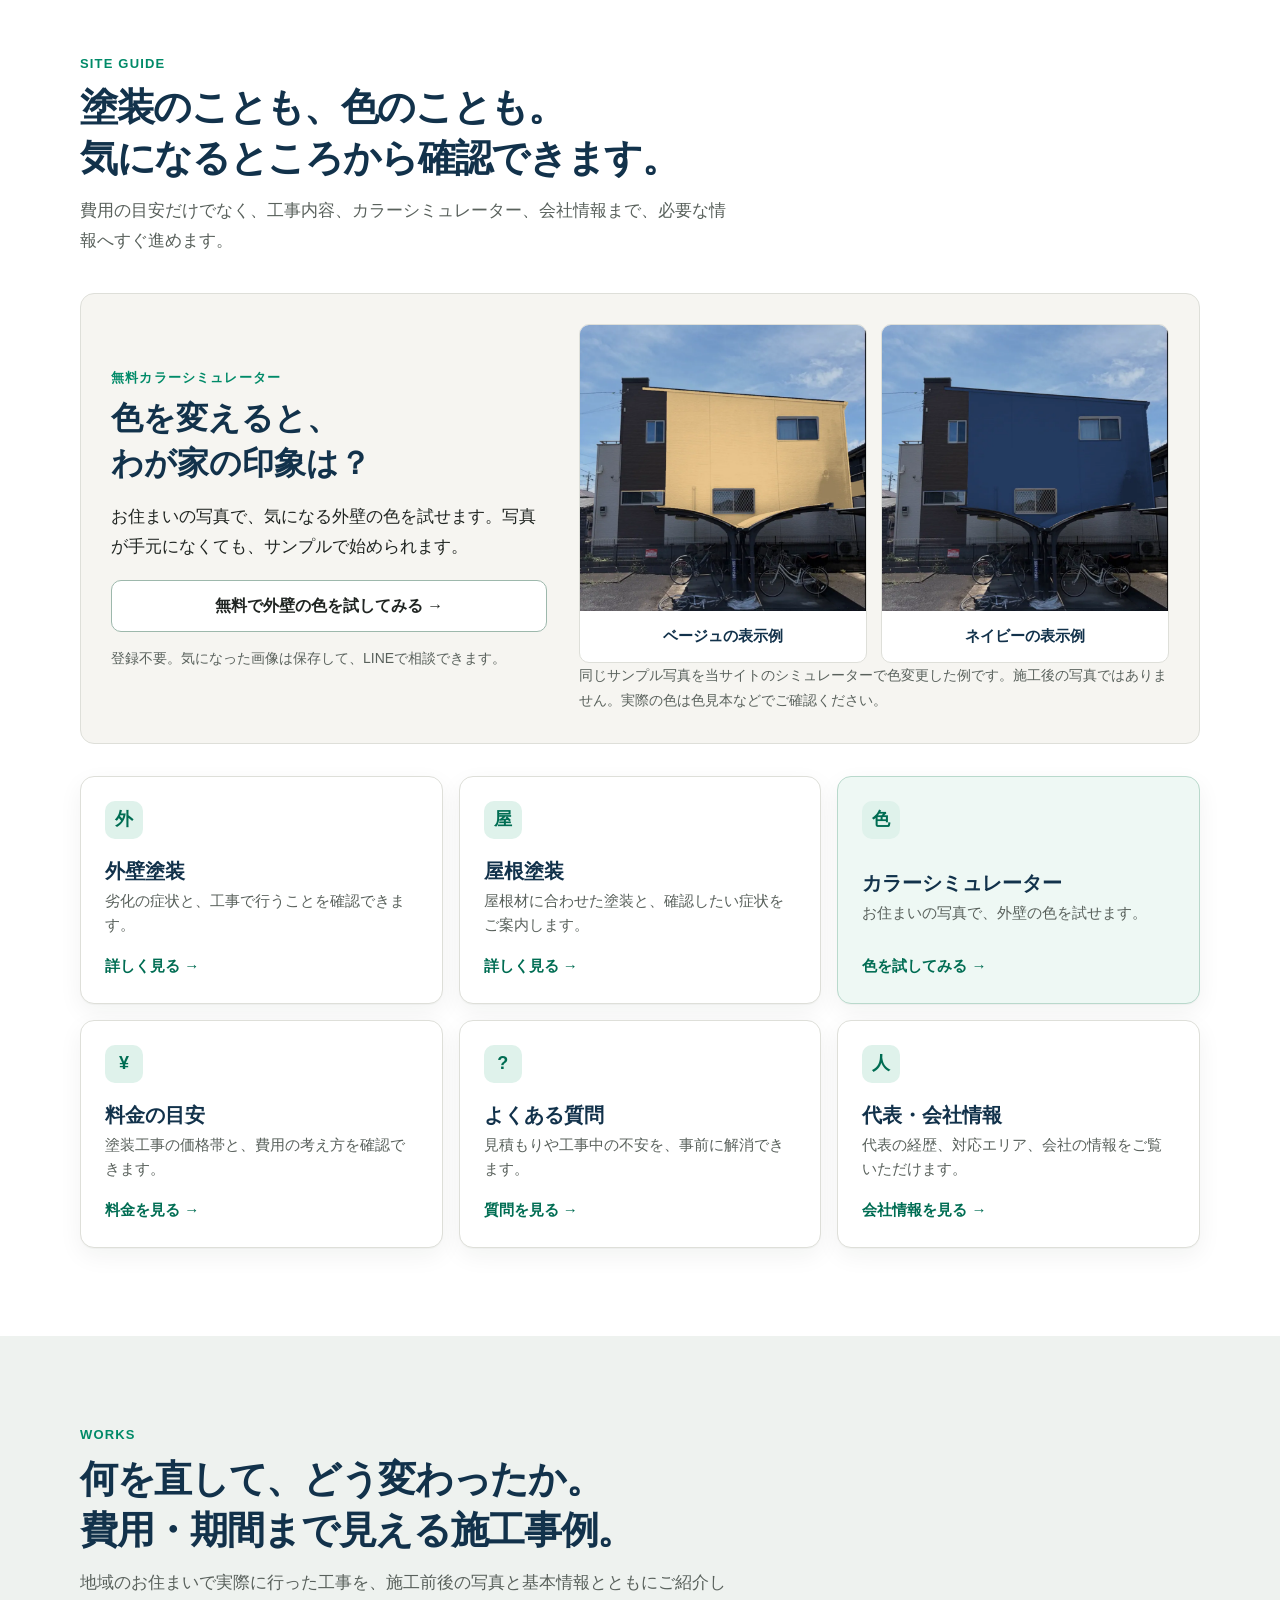
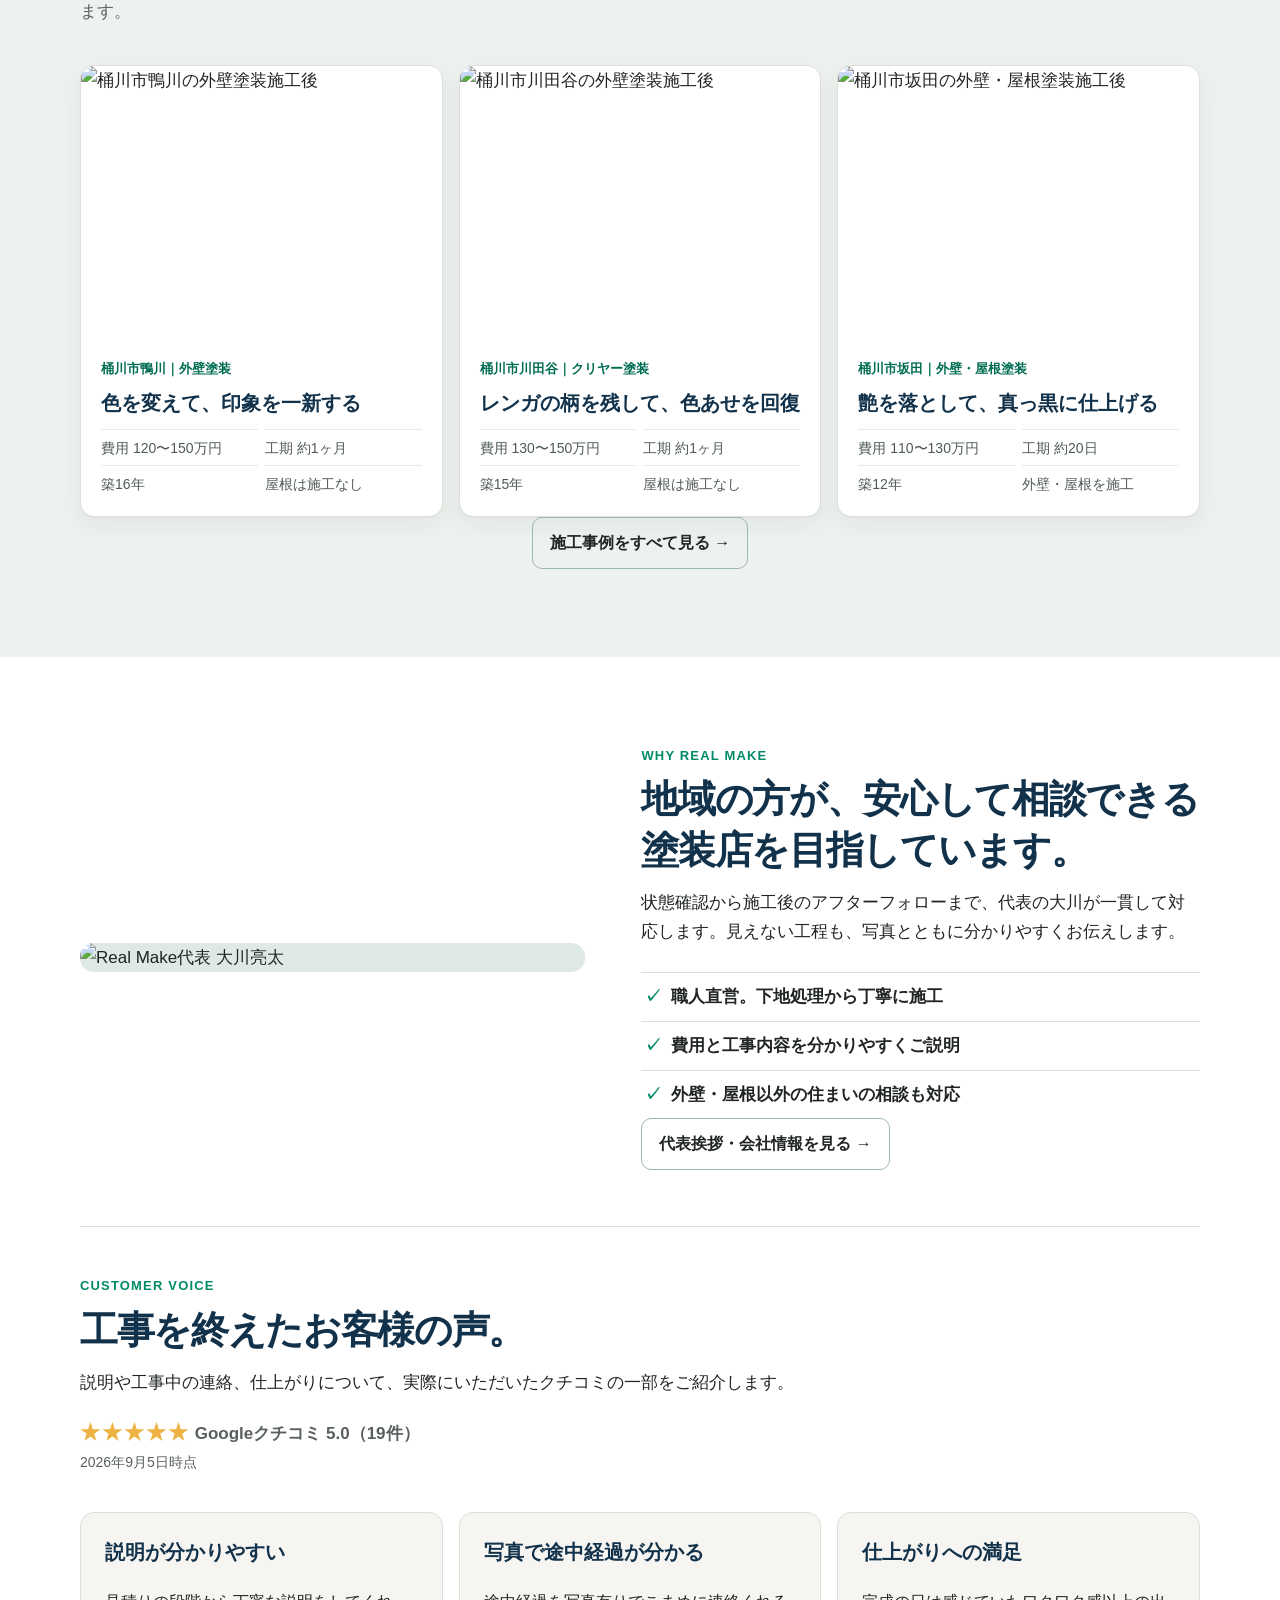
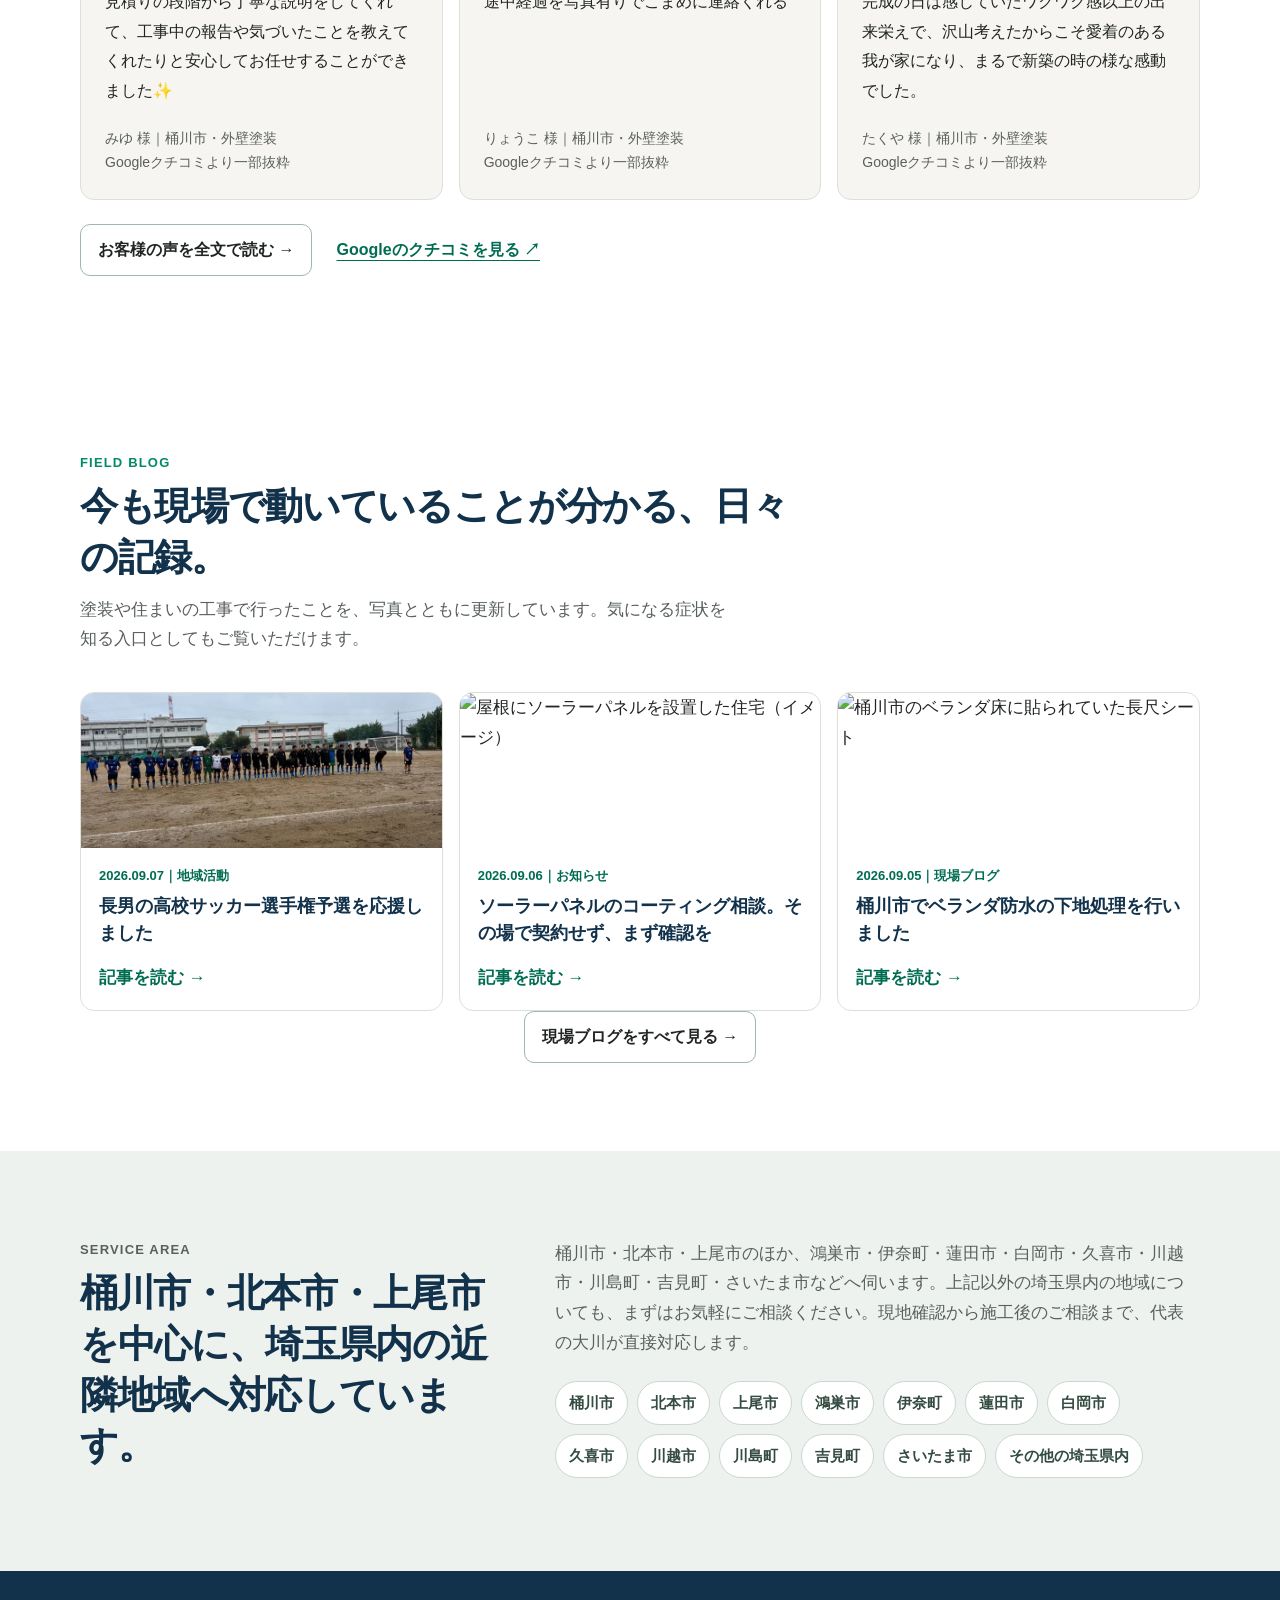
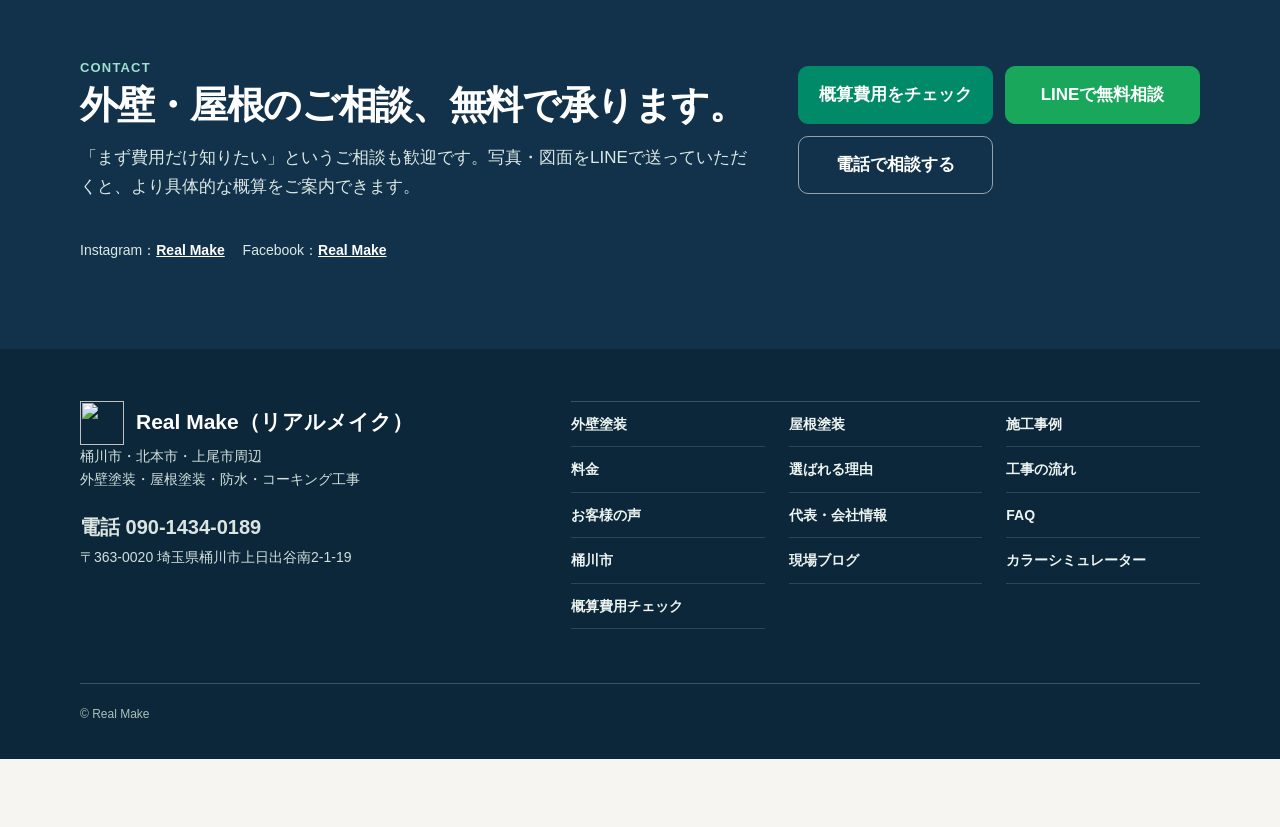
==== commit c1148714: "Publish September 7 family soccer blog" ====
--- a/index.html
+++ b/index.html
@@ -177,6 +177,14 @@
         </div>
         <div class="rm-blog-grid">
           <!-- BLOG-POSTS START -->
+          <a class="rm-blog-card" href="./blog/2026-09-07-high-school-soccer-qualifier/" data-ga-location="home_blog">
+            <img src="./assets/optimized/blog/thumb/blog/2026-09-07-high-school-soccer-qualifier-1.webp" alt="雨のグラウンドで試合後に整列する高校サッカーの選手たち" loading="lazy" decoding="async">
+            <div>
+              <time datetime="2026-09-07">2026.09.07｜地域活動</time>
+              <h3>長男の高校サッカー選手権予選を応援しました</h3>
+              <span class="rm-blog-more">記事を読む →</span>
+            </div>
+          </a>
           <a class="rm-blog-card" href="./blog/2026-09-06-solar-panel-coating-consultation/" data-ga-location="home_blog">
             <img src="./assets/optimized/blog/thumb/blog/2026-09-06-solar-panel-coating-consultation-1.webp" alt="屋根にソーラーパネルを設置した住宅（イメージ）" loading="lazy" decoding="async">
             <div>
@@ -190,14 +198,6 @@
             <div>
               <time datetime="2026-09-05">2026.09.05｜現場ブログ</time>
               <h3>桶川市でベランダ防水の下地処理を行いました</h3>
-              <span class="rm-blog-more">記事を読む →</span>
-            </div>
-          </a>
-          <a class="rm-blog-card" href="./blog/2026-09-04-kumagaya-inner-window-opening/" data-ga-location="home_blog">
-            <img src="./assets/optimized/blog/thumb/blog/2026-09-04-kumagaya-inner-window-opening-1.webp" alt="熊谷市で取り付けた内開きの内窓" loading="lazy" decoding="async">
-            <div>
-              <time datetime="2026-09-04">2026.09.04｜現場ブログ</time>
-              <h3>熊谷市で内開きの内窓を取り付けました</h3>
               <span class="rm-blog-more">記事を読む →</span>
             </div>
           </a>
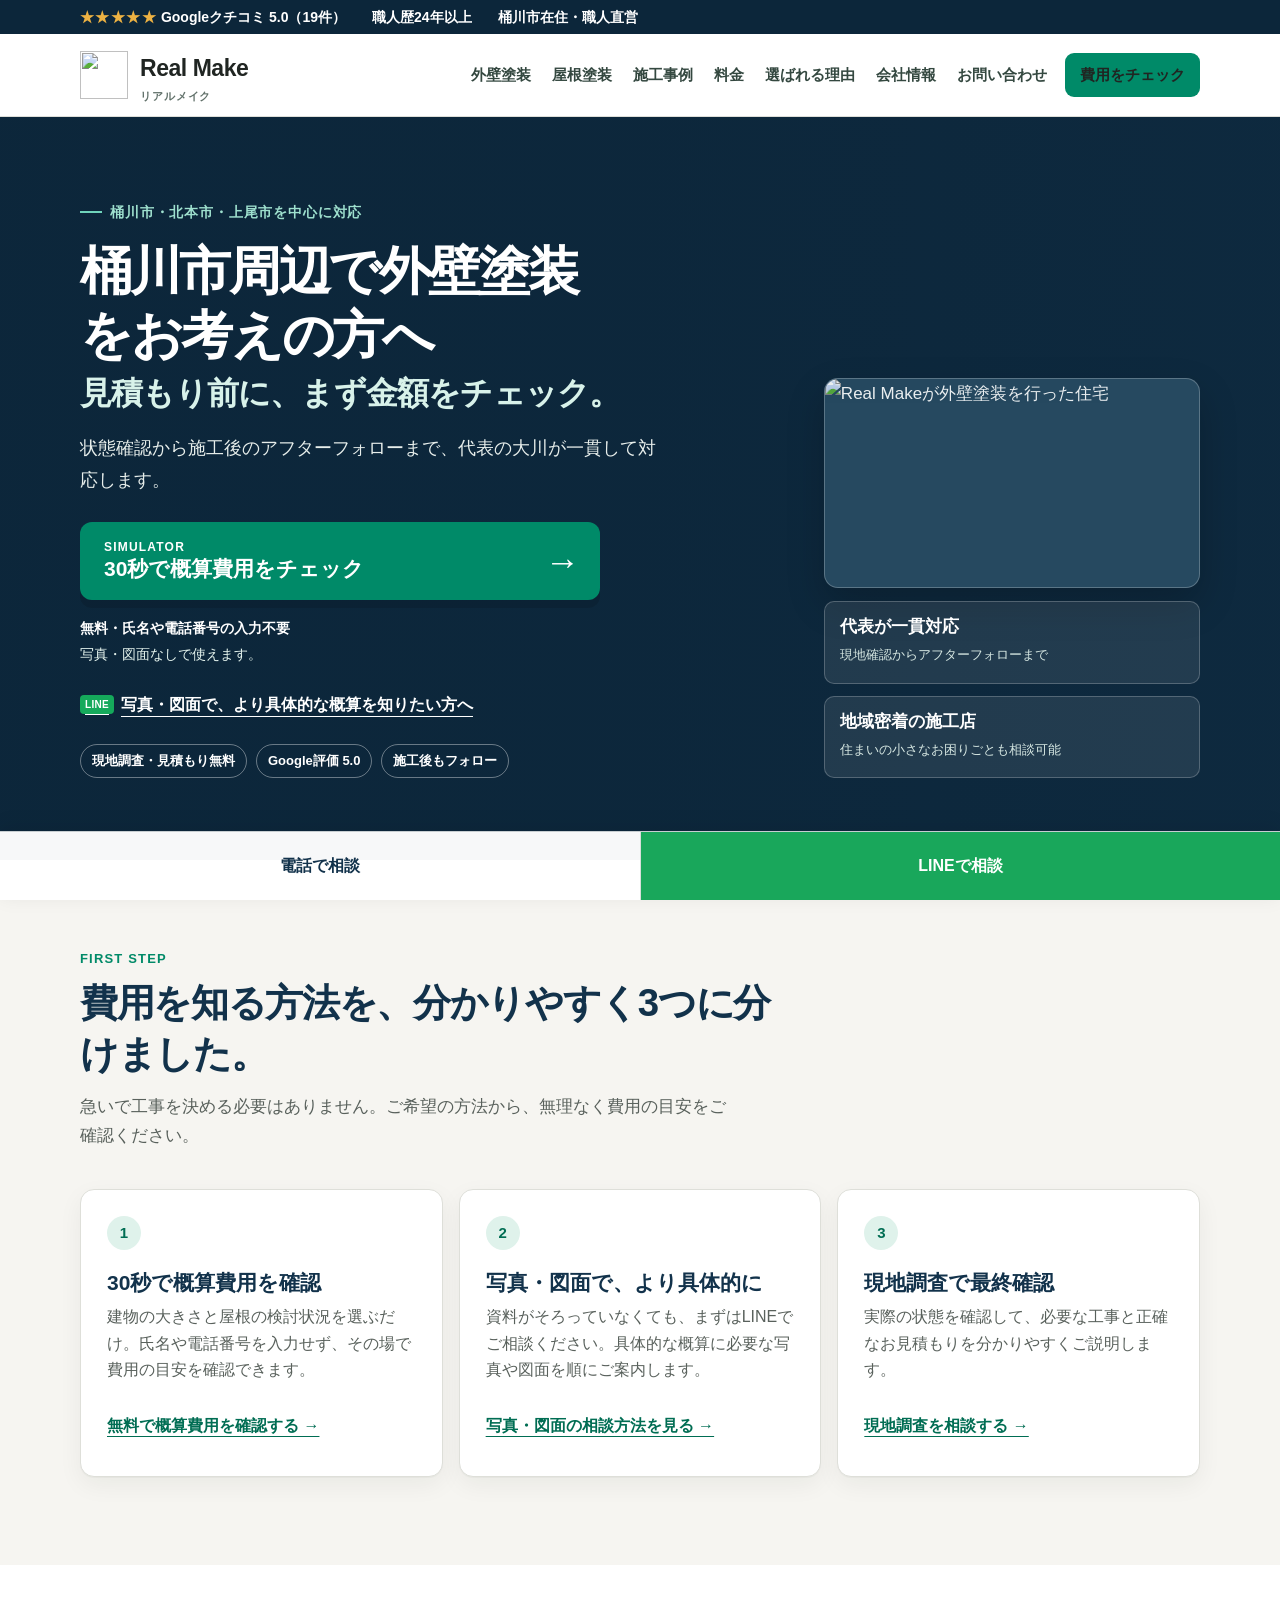
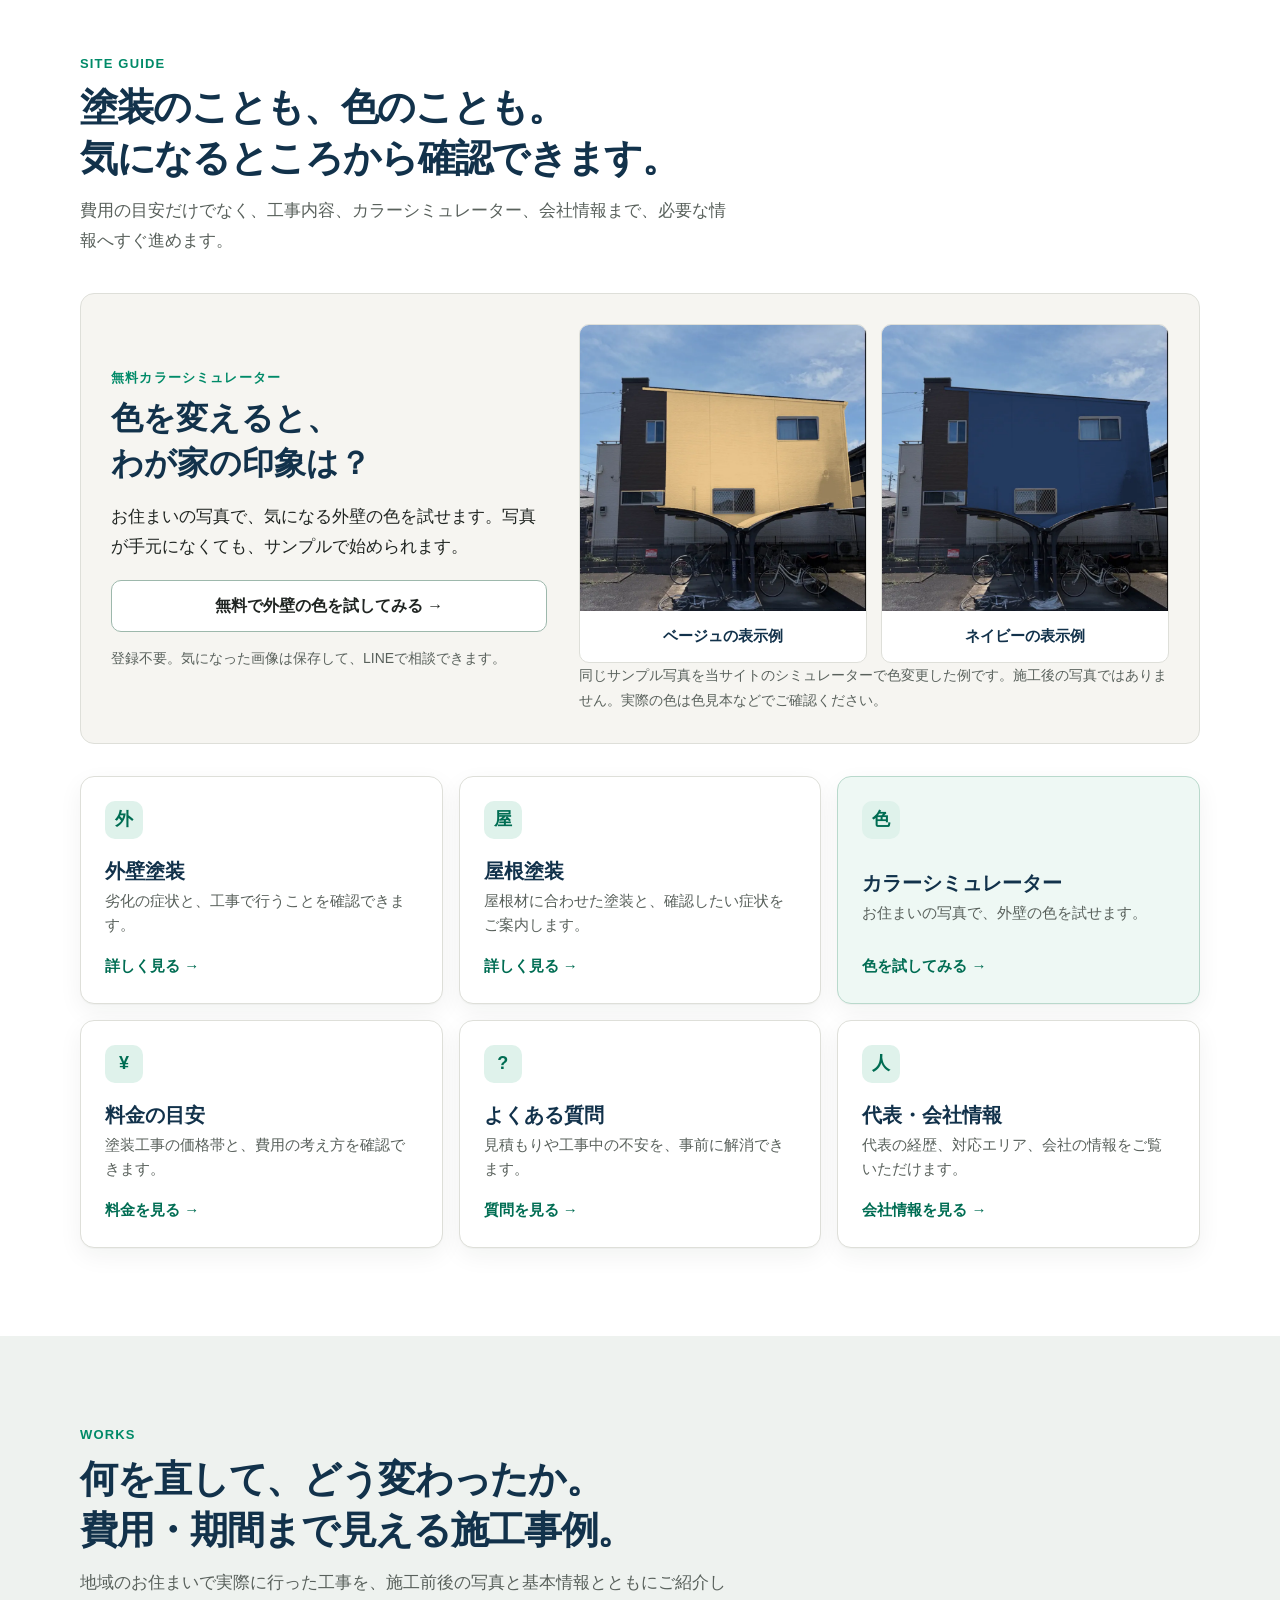
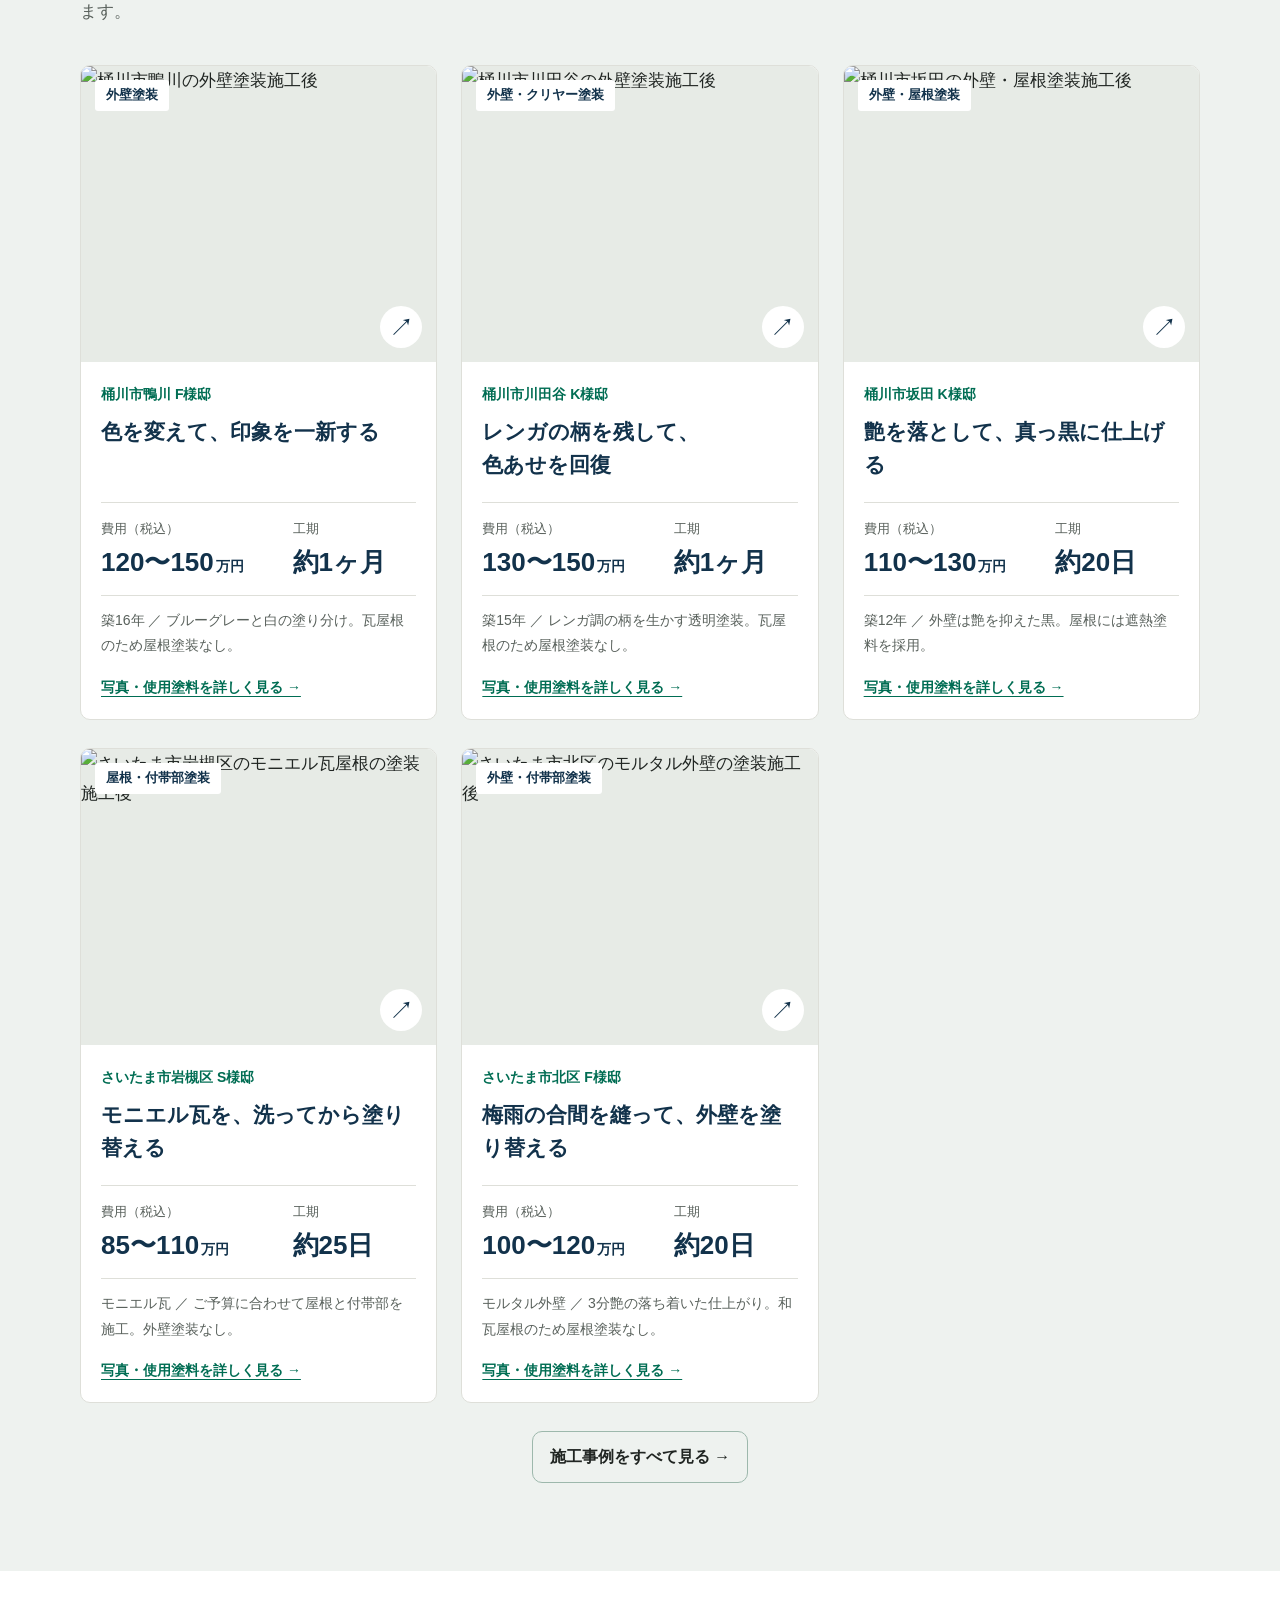
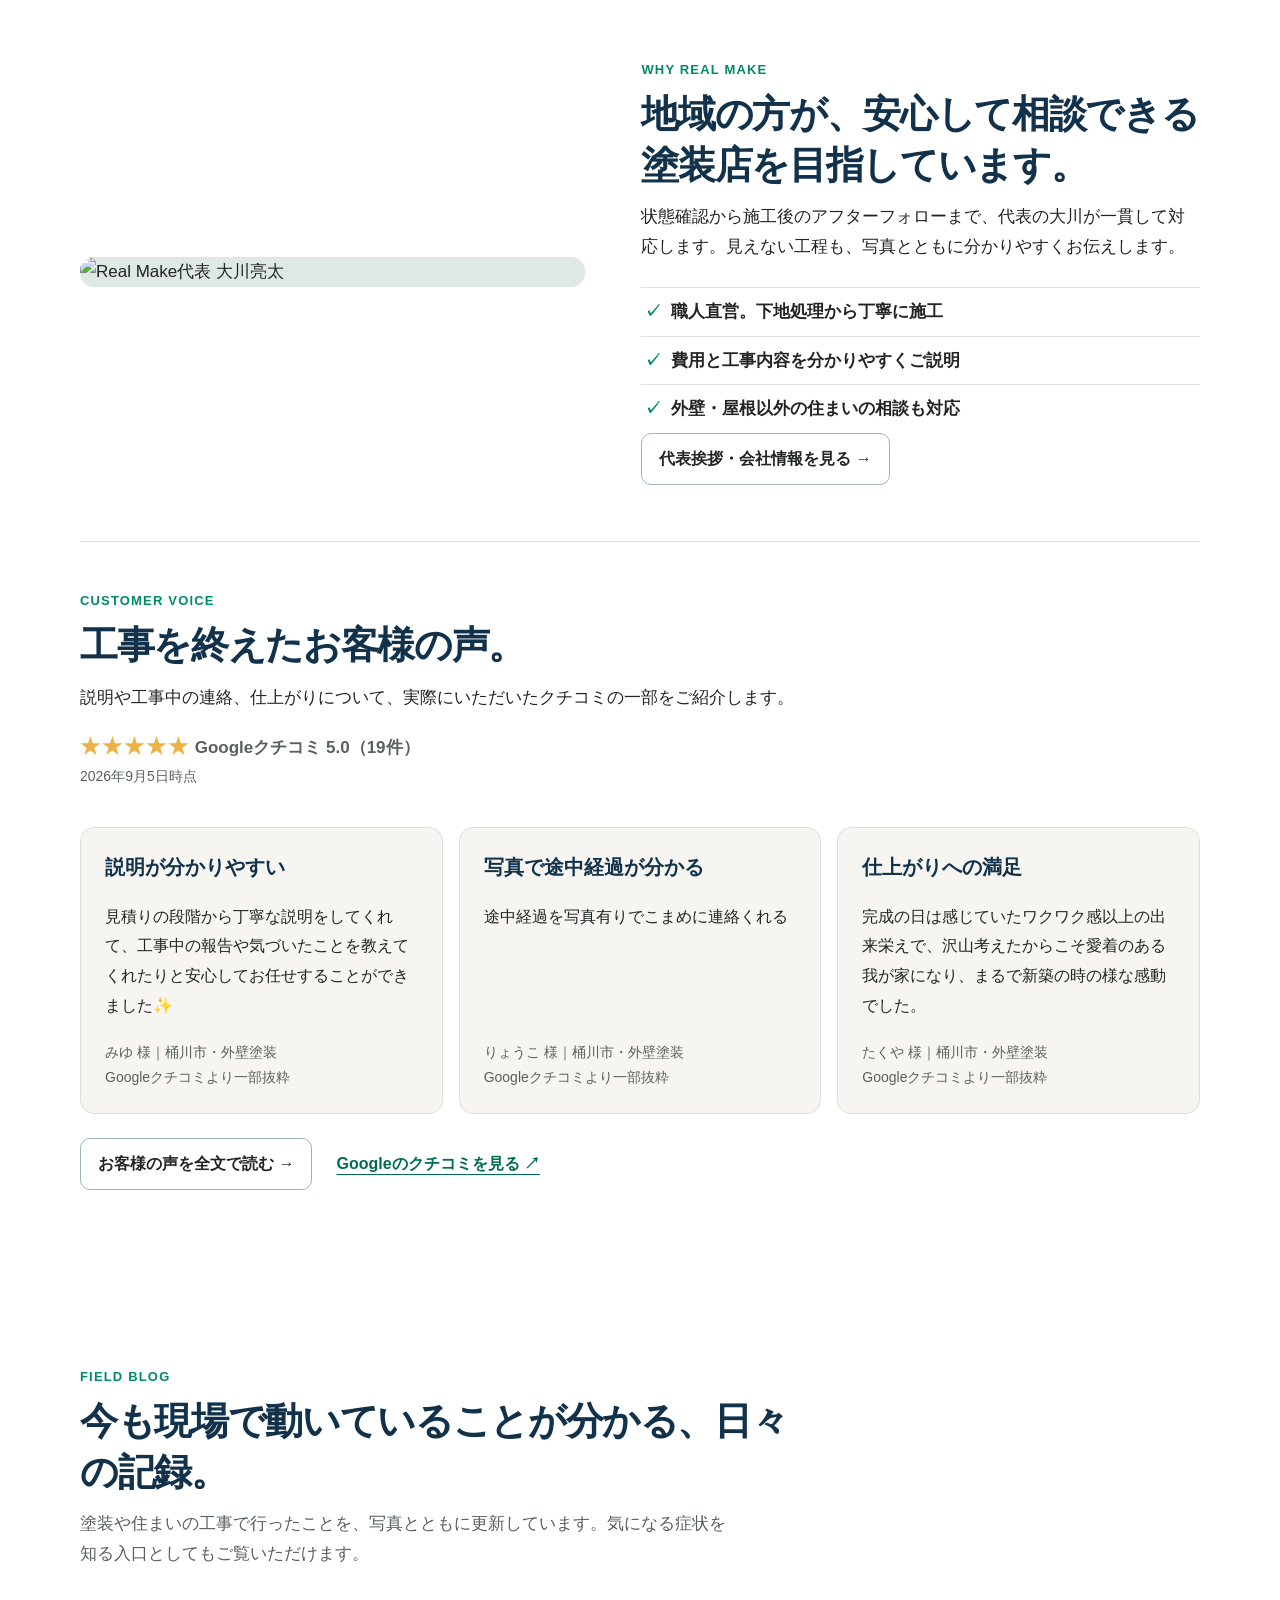
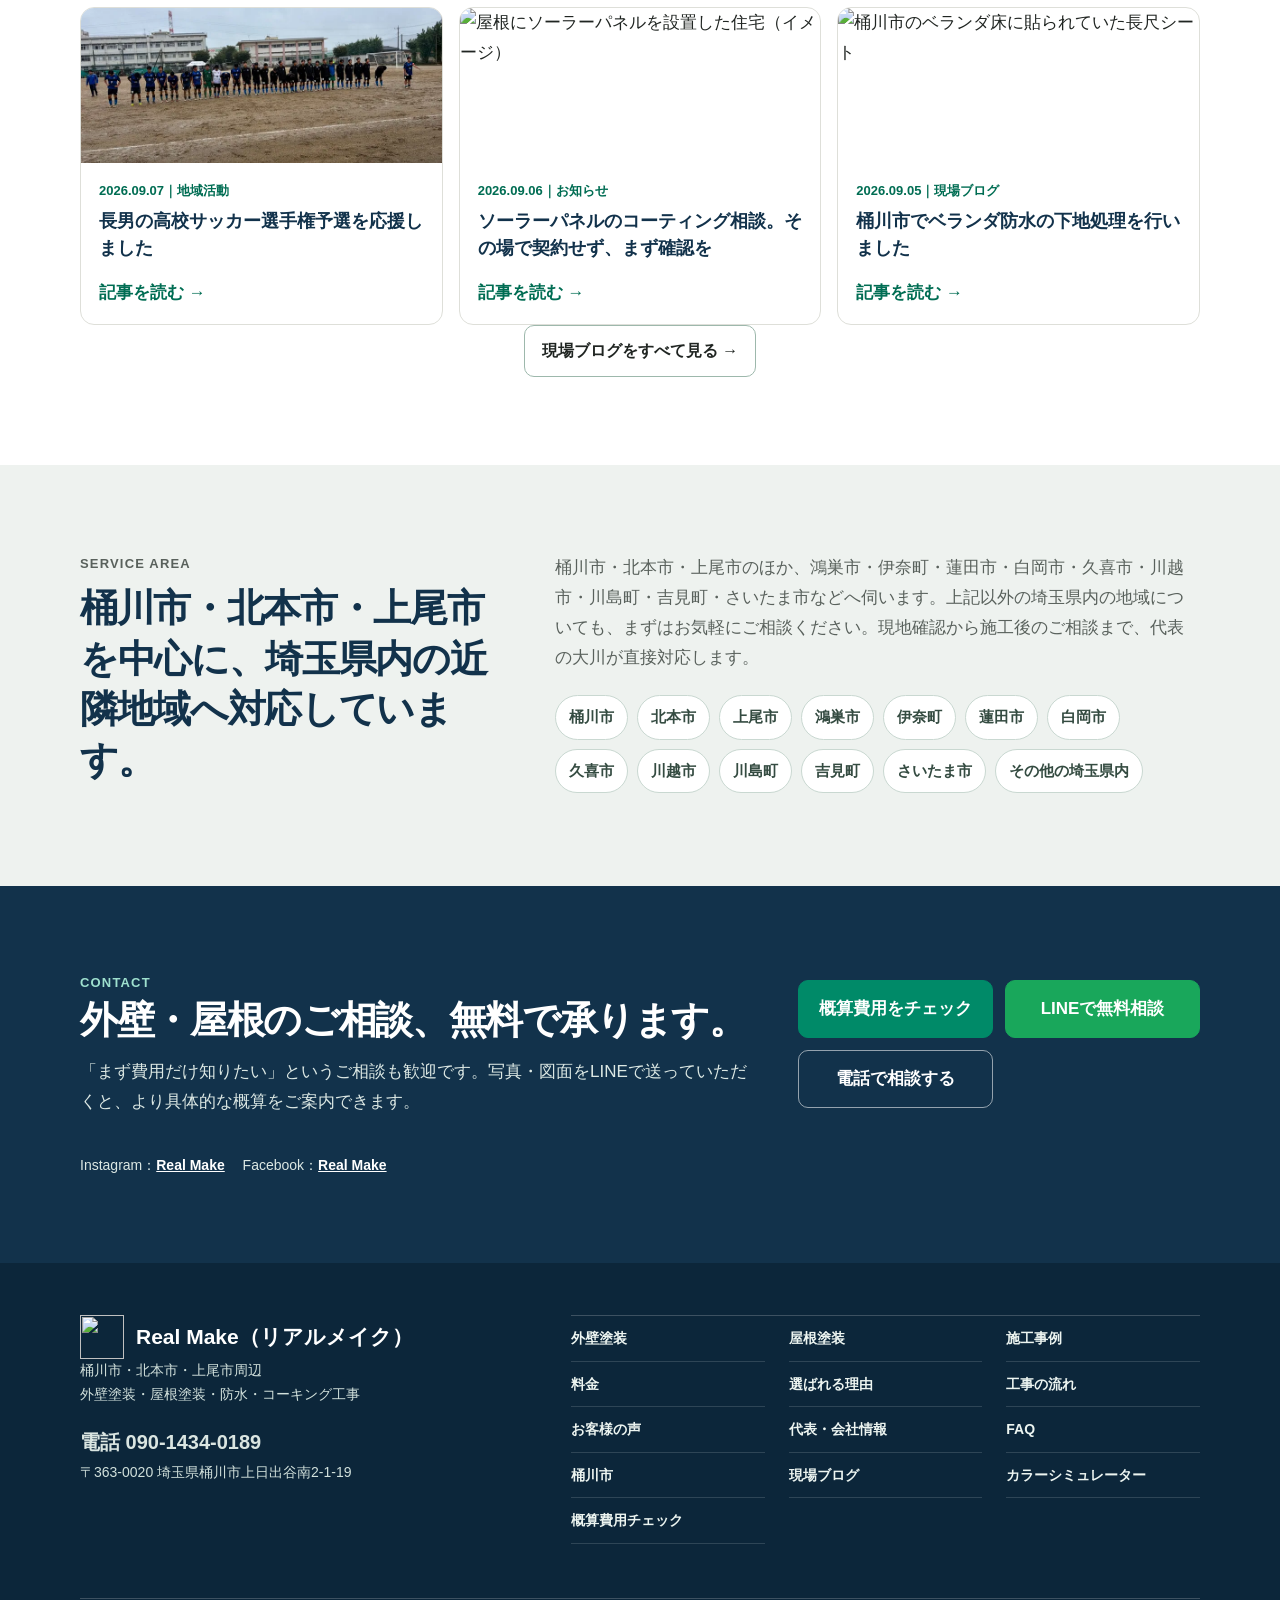
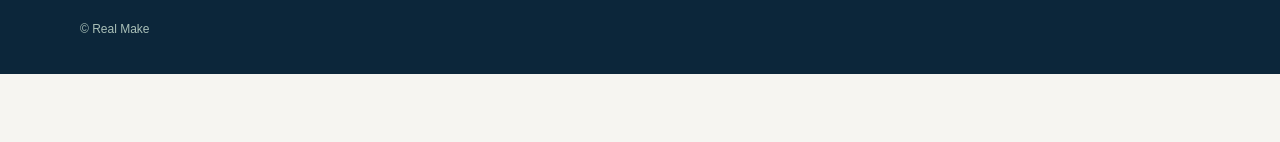
==== commit 8658c17b: "施工事例カードに費用と工期を明示" ====
--- a/index.html
+++ b/index.html
@@ -13,6 +13,49 @@
   <link rel="canonical" href="https://realmake-okegawa.github.io/realmake6/">
   <title>Real Make（リアルメイク）｜桶川市周辺の外壁塗装・屋根塗装</title>
   <link rel="stylesheet" href="./assets/css/home-notion.css">
+  <style id="home-works-card-layout">
+    /* Top-page works cards only; shared styles and other sections stay unchanged. */
+    #works .rm-works-grid { grid-template-columns: repeat(3, minmax(0, 1fr)); gap: 28px 24px; }
+    #works .rm-work-card { border-radius: 10px; box-shadow: none; }
+    #works .rm-work-card > a { display: flex; flex-direction: column; height: 100%; }
+    #works .rm-work-photo { position: relative; overflow: hidden; background: #e7ebe6; }
+    #works .rm-work-photo img { width: 100%; height: auto; aspect-ratio: 1.2; object-fit: cover; transition: transform .2s ease; }
+    #works .rm-work-badge { position: absolute; top: 14px; left: 14px; padding: 5px 11px; background: #fff; color: var(--rm-navy); font-size: 13px; font-weight: 800; line-height: 1.6; border-radius: 3px; }
+    #works .rm-work-arrow { position: absolute; right: 14px; bottom: 14px; display: grid; place-items: center; width: 42px; height: 42px; background: #fff; color: var(--rm-navy); border-radius: 50%; font-size: 25px; line-height: 1; }
+    #works .rm-work-body { display: flex; flex-direction: column; flex: 1; padding: 20px; }
+    #works .rm-work-meta { margin-bottom: 8px; font-size: 14px; }
+    #works .rm-work-card h3 { margin-bottom: 20px; font-size: 21px; line-height: 1.6; }
+    #works .rm-work-phrase { display: inline-block; }
+    #works .rm-center-link { margin-top: 28px; }
+    #works .rm-work-numbers { display: grid; grid-template-columns: 1.45fr 1fr; gap: 12px; margin: auto 0 0; padding: 15px 0; border-block: 1px solid var(--rm-line); }
+    #works .rm-work-numbers dt { color: var(--rm-muted); font-size: 13px; line-height: 1.7; }
+    #works .rm-work-numbers dd { margin: 4px 0 0; color: var(--rm-navy); font-size: 26px; font-weight: 800; line-height: 1.4; white-space: nowrap; font-variant-numeric: tabular-nums; }
+    #works .rm-work-numbers dd small { font-size: 14px; margin-left: 2px; }
+    #works .rm-work-note { margin: 12px 0 0; color: var(--rm-muted); font-size: 14px; line-height: 1.8; }
+    #works .rm-work-detail { margin-top: 16px; color: var(--rm-green-dark); font-size: 14px; font-weight: 800; text-decoration: underline; text-underline-offset: 4px; }
+    #works .rm-work-card > a:hover .rm-work-detail { text-decoration-thickness: 2px; }
+    #works .rm-work-card > a:focus-visible { outline: 3px solid var(--rm-green-dark); outline-offset: -3px; }
+    @media (hover: hover) {
+      #works .rm-work-card > a:hover .rm-work-photo img { transform: scale(1.025); }
+    }
+    @media (min-width: 821px) and (max-width: 1100px) {
+      #works .rm-works-grid { grid-template-columns: repeat(2, minmax(0, 1fr)); }
+    }
+    @media (max-width: 820px) {
+      #works .rm-works-grid { grid-template-columns: 1fr; gap: 28px; }
+      #works .rm-work-photo img { aspect-ratio: 1.32; }
+      #works .rm-work-numbers { grid-template-columns: 1.4fr 1fr; }
+    }
+    @media (max-width: 360px) {
+      #works .rm-work-body { padding: 17px; }
+      #works .rm-work-numbers { gap: 8px; }
+      #works .rm-work-numbers dd { font-size: 23px; }
+    }
+    @media (prefers-reduced-motion: reduce) {
+      #works .rm-work-photo img { transition: none; }
+      #works .rm-work-card > a:hover .rm-work-photo img { transform: none; }
+    }
+  </style>
   <script async src="https://www.googletagmanager.com/gtag/js?id=G-PCG1M6JXX0"></script>
   <script src="./assets/js/site-analytics.js"></script>
 </head>
@@ -133,9 +176,51 @@
           <p>地域のお住まいで実際に行った工事を、施工前後の写真と基本情報とともにご紹介します。</p>
         </div>
         <div class="rm-works-grid">
-          <article class="rm-work-card"><a href="./works/okegawa-kamogawa-bluegray/"><img src="./assets/optimized/page/assets/img/works/okegawa-kamogawa-after-north.webp" alt="桶川市鴨川の外壁塗装施工後"><div class="rm-work-body"><p class="rm-work-meta">桶川市鴨川｜外壁塗装</p><h3>色を変えて、印象を一新する</h3><ul class="rm-work-facts"><li>費用 120〜150万円</li><li>工期 約1ヶ月</li><li>築16年</li><li>屋根は施工なし</li></ul></div></a></article>
-          <article class="rm-work-card"><a href="./works/okegawa-kawatagaya-clear/"><img src="./assets/optimized/page/assets/img/works/okegawa-kawatagaya-after-lookup.webp" alt="桶川市川田谷の外壁塗装施工後"><div class="rm-work-body"><p class="rm-work-meta">桶川市川田谷｜クリヤー塗装</p><h3>レンガの柄を残して、色あせを回復</h3><ul class="rm-work-facts"><li>費用 130〜150万円</li><li>工期 約1ヶ月</li><li>築15年</li><li>屋根は施工なし</li></ul></div></a></article>
-          <article class="rm-work-card"><a href="./works/okegawa-sakata-black/"><img src="./assets/img/works/sakata-w13-final-1.webp" alt="桶川市坂田の外壁・屋根塗装施工後"><div class="rm-work-body"><p class="rm-work-meta">桶川市坂田｜外壁・屋根塗装</p><h3>艶を落として、真っ黒に仕上げる</h3><ul class="rm-work-facts"><li>費用 110〜130万円</li><li>工期 約20日</li><li>築12年</li><li>外壁・屋根を施工</li></ul></div></a></article>
+          <article class="rm-work-card">
+            <a href="./works/okegawa-kamogawa-bluegray/">
+              <div class="rm-work-photo"><img src="./assets/optimized/page/assets/img/works/okegawa-kamogawa-after-north.webp" alt="桶川市鴨川の外壁塗装施工後" loading="lazy"><span class="rm-work-badge">外壁塗装</span><span class="rm-work-arrow" aria-hidden="true">↗</span></div>
+              <div class="rm-work-body"><p class="rm-work-meta">桶川市鴨川 F様邸</p><h3>色を変えて、印象を一新する</h3>
+                <dl class="rm-work-numbers"><div><dt>費用（税込）</dt><dd>120〜150<small>万円</small></dd></div><div><dt>工期</dt><dd>約1ヶ月</dd></div></dl>
+                <p class="rm-work-note">築16年 ／ ブルーグレーと白の塗り分け。瓦屋根のため屋根塗装なし。</p><span class="rm-work-detail">写真・使用塗料を詳しく見る →</span>
+              </div>
+            </a>
+          </article>
+          <article class="rm-work-card">
+            <a href="./works/okegawa-kawatagaya-clear/">
+              <div class="rm-work-photo"><img src="./assets/optimized/page/assets/img/works/okegawa-kawatagaya-after-lookup.webp" alt="桶川市川田谷の外壁塗装施工後" loading="lazy"><span class="rm-work-badge">外壁・クリヤー塗装</span><span class="rm-work-arrow" aria-hidden="true">↗</span></div>
+              <div class="rm-work-body"><p class="rm-work-meta">桶川市川田谷 K様邸</p><h3>レンガの柄を残して、<span class="rm-work-phrase">色あせを回復</span></h3>
+                <dl class="rm-work-numbers"><div><dt>費用（税込）</dt><dd>130〜150<small>万円</small></dd></div><div><dt>工期</dt><dd>約1ヶ月</dd></div></dl>
+                <p class="rm-work-note">築15年 ／ レンガ調の柄を生かす透明塗装。瓦屋根のため屋根塗装なし。</p><span class="rm-work-detail">写真・使用塗料を詳しく見る →</span>
+              </div>
+            </a>
+          </article>
+          <article class="rm-work-card">
+            <a href="./works/okegawa-sakata-black/">
+              <div class="rm-work-photo"><img src="./assets/img/works/sakata-w13-final-1.webp" alt="桶川市坂田の外壁・屋根塗装施工後" loading="lazy"><span class="rm-work-badge">外壁・屋根塗装</span><span class="rm-work-arrow" aria-hidden="true">↗</span></div>
+              <div class="rm-work-body"><p class="rm-work-meta">桶川市坂田 K様邸</p><h3>艶を落として、真っ黒に仕上げる</h3>
+                <dl class="rm-work-numbers"><div><dt>費用（税込）</dt><dd>110〜130<small>万円</small></dd></div><div><dt>工期</dt><dd>約20日</dd></div></dl>
+                <p class="rm-work-note">築12年 ／ 外壁は艶を抑えた黒。屋根には遮熱塗料を採用。</p><span class="rm-work-detail">写真・使用塗料を詳しく見る →</span>
+              </div>
+            </a>
+          </article>
+          <article class="rm-work-card">
+            <a href="./works/saitama-iwatsuki-monier/">
+              <div class="rm-work-photo"><img src="./assets/img/works/iwatsuki-w07-step-5.webp" alt="さいたま市岩槻区のモニエル瓦屋根の塗装施工後" loading="lazy"><span class="rm-work-badge">屋根・付帯部塗装</span><span class="rm-work-arrow" aria-hidden="true">↗</span></div>
+              <div class="rm-work-body"><p class="rm-work-meta">さいたま市岩槻区 S様邸</p><h3>モニエル瓦を、洗ってから塗り替える</h3>
+                <dl class="rm-work-numbers"><div><dt>費用（税込）</dt><dd>85〜110<small>万円</small></dd></div><div><dt>工期</dt><dd>約25日</dd></div></dl>
+                <p class="rm-work-note">モニエル瓦 ／ ご予算に合わせて屋根と付帯部を施工。外壁塗装なし。</p><span class="rm-work-detail">写真・使用塗料を詳しく見る →</span>
+              </div>
+            </a>
+          </article>
+          <article class="rm-work-card">
+            <a href="./works/saitama-kita-mortar/">
+              <div class="rm-work-photo"><img src="./assets/img/works/saitama-kita-after-wide.webp" alt="さいたま市北区のモルタル外壁の塗装施工後" loading="lazy"><span class="rm-work-badge">外壁・付帯部塗装</span><span class="rm-work-arrow" aria-hidden="true">↗</span></div>
+              <div class="rm-work-body"><p class="rm-work-meta">さいたま市北区 F様邸</p><h3>梅雨の合間を縫って、外壁を塗り替える</h3>
+                <dl class="rm-work-numbers"><div><dt>費用（税込）</dt><dd>100〜120<small>万円</small></dd></div><div><dt>工期</dt><dd>約20日</dd></div></dl>
+                <p class="rm-work-note">モルタル外壁 ／ 3分艶の落ち着いた仕上がり。和瓦屋根のため屋根塗装なし。</p><span class="rm-work-detail">写真・使用塗料を詳しく見る →</span>
+              </div>
+            </a>
+          </article>
         </div>
         <p class="rm-center-link"><a class="rm-outline-button" href="./works/">施工事例をすべて見る →</a></p>
       </div>
